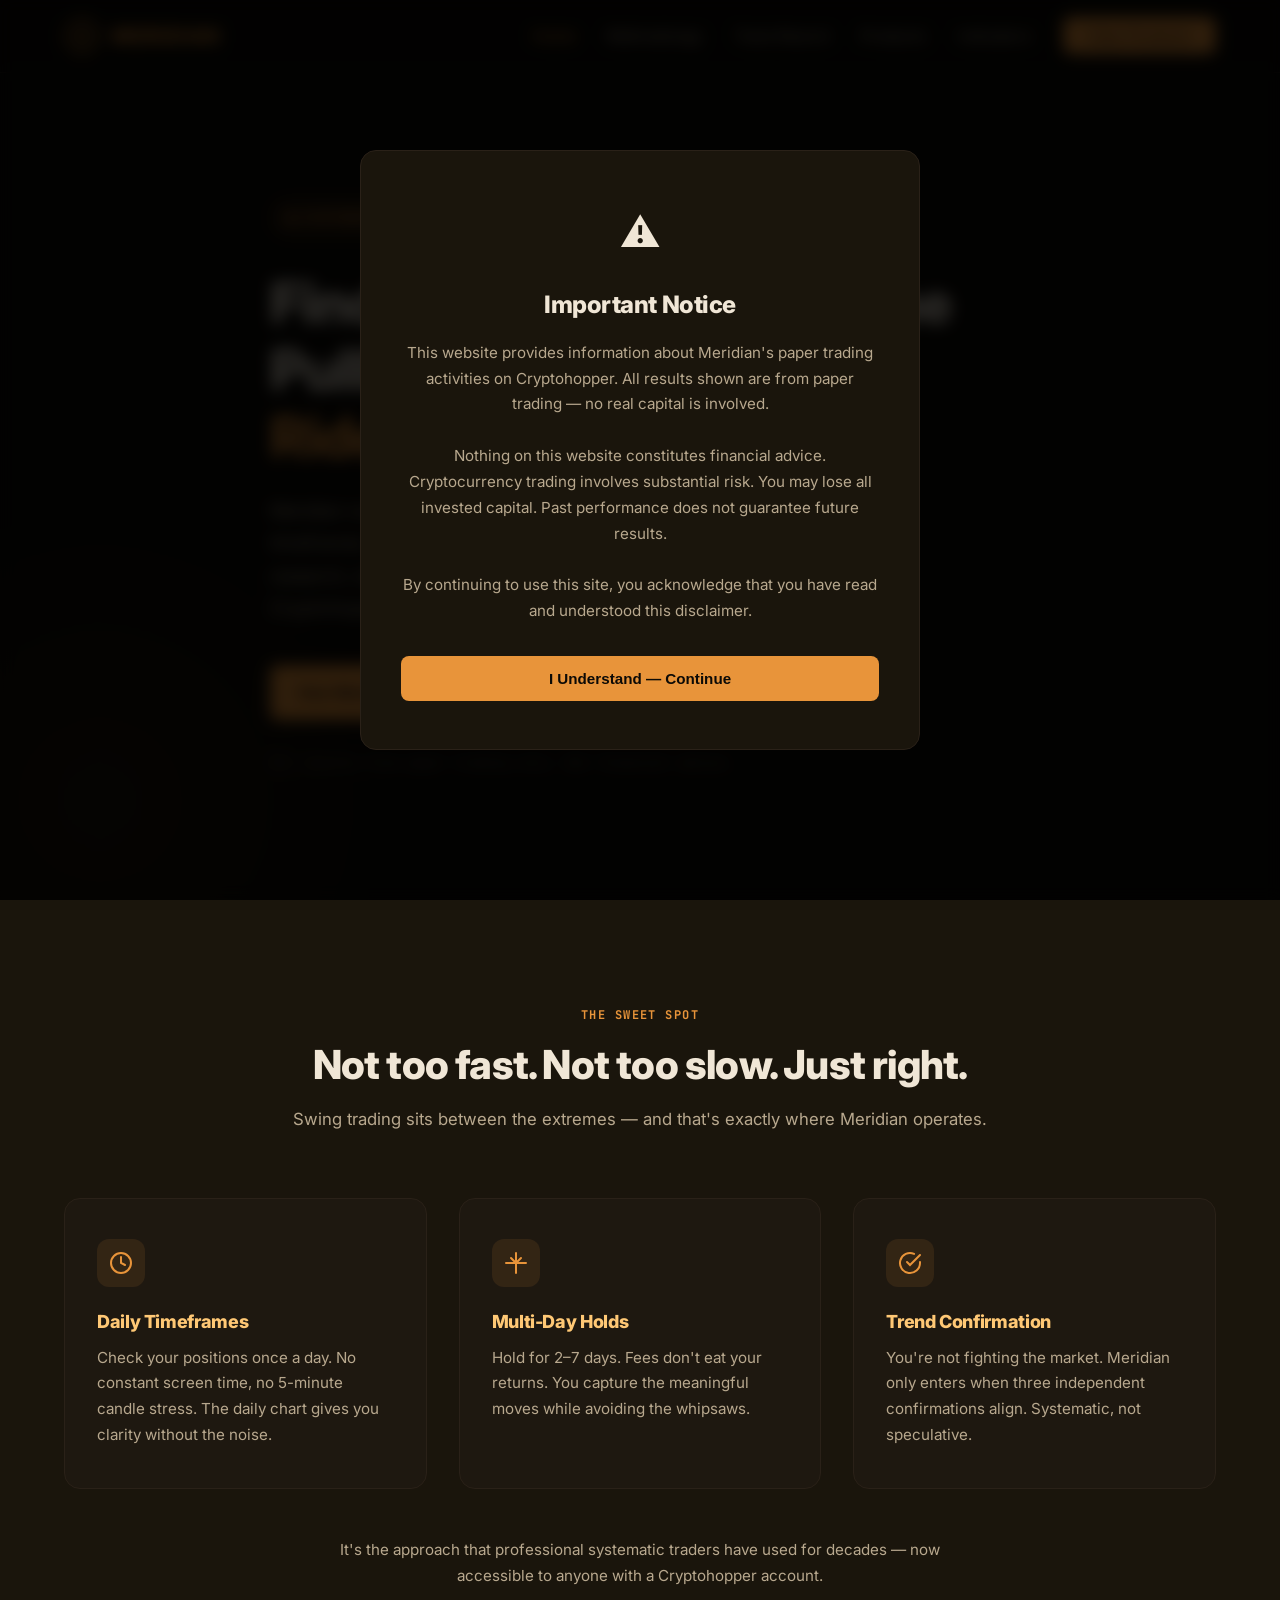
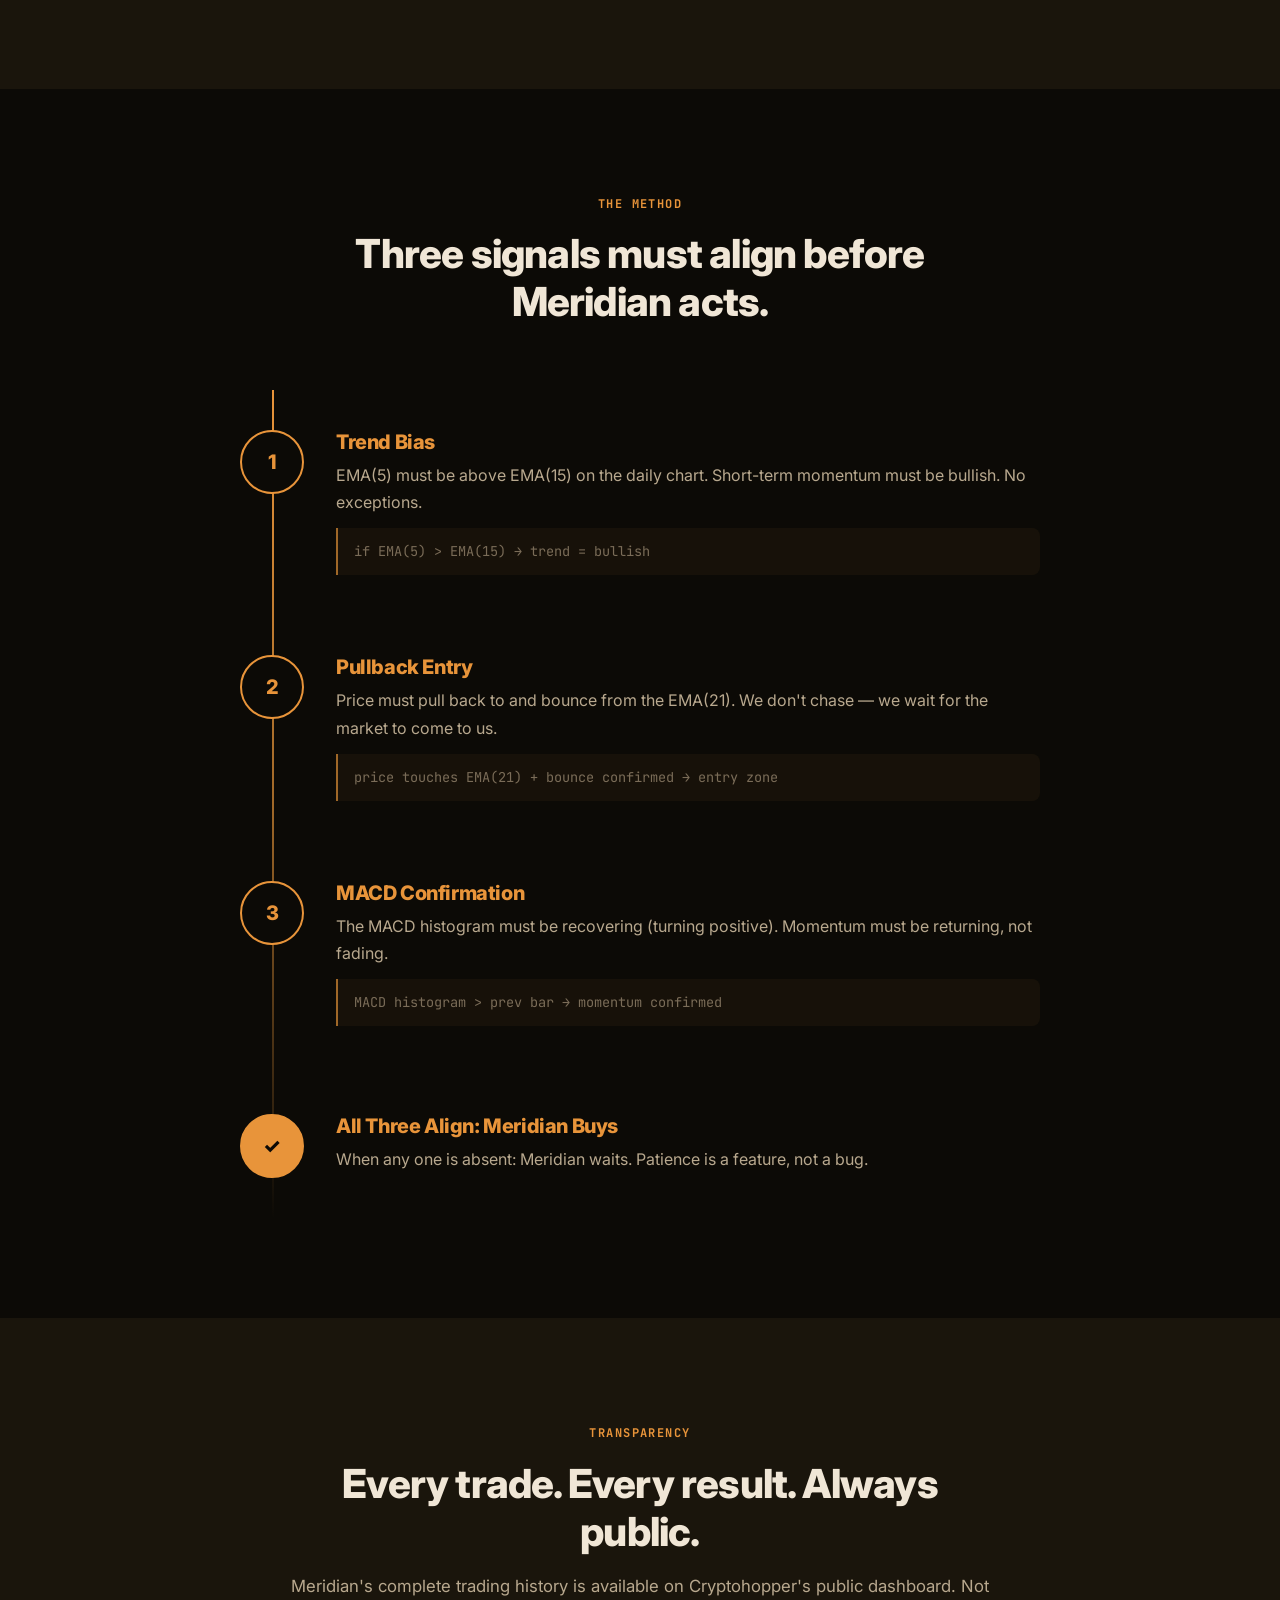
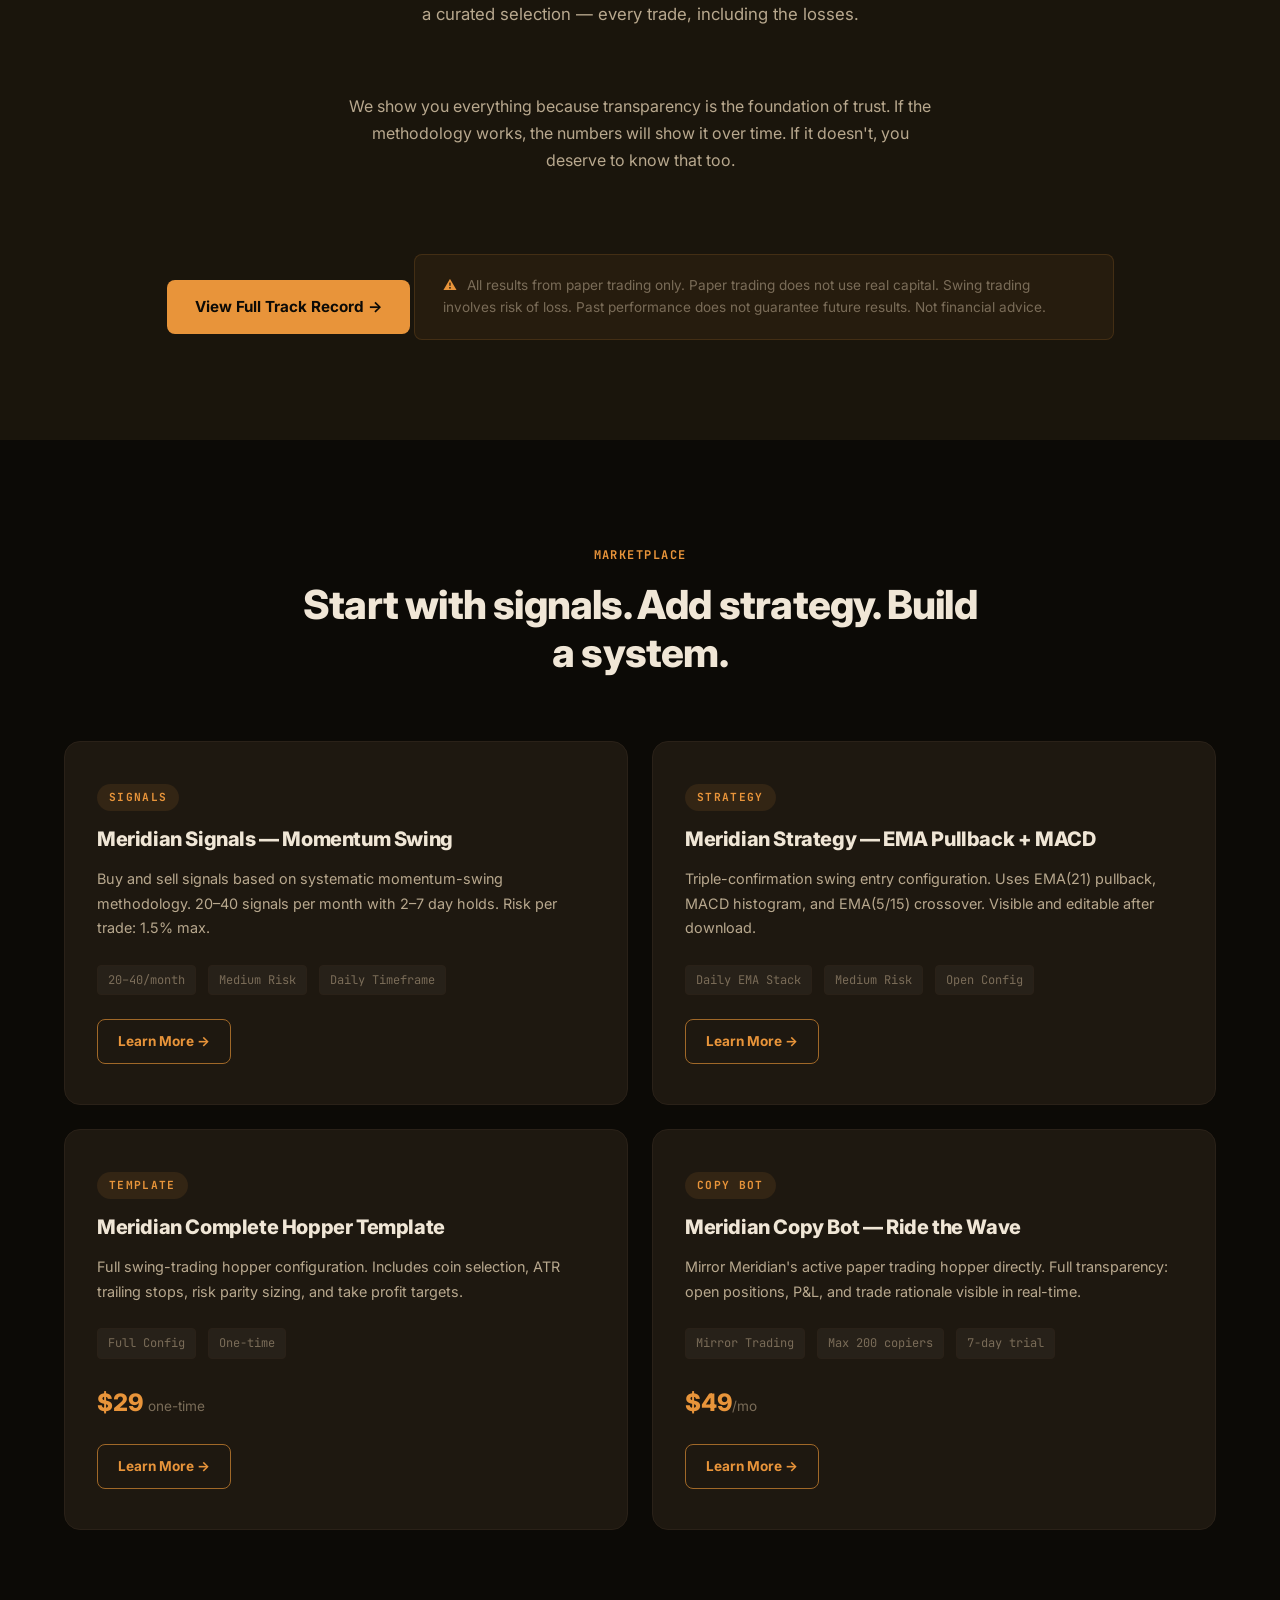
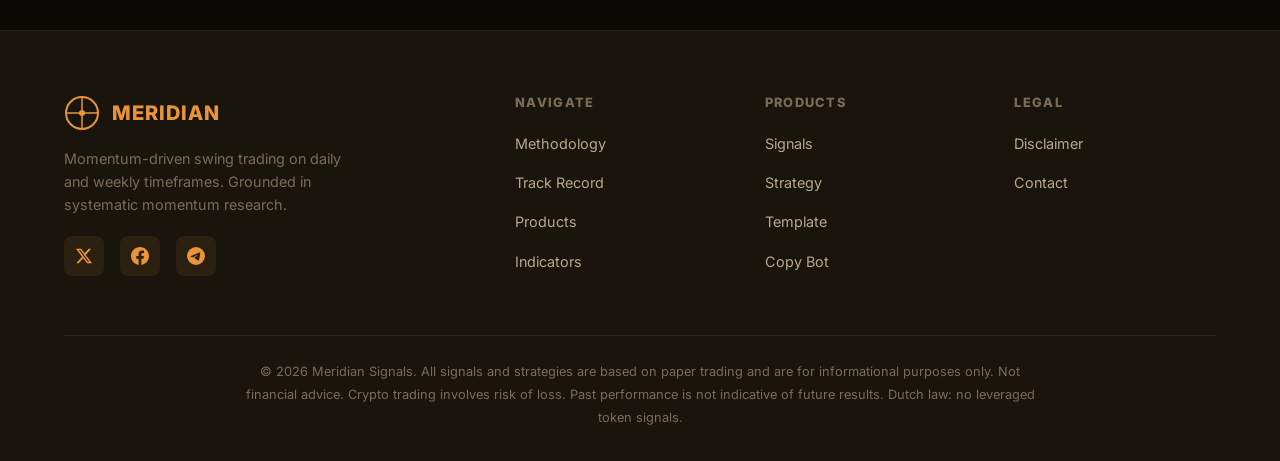
==== index.html @ 7d486e51 "Add Meridian website: homepage, methodology, track record, products, indicators, and disclaimer page" ====
<!DOCTYPE html>
<html lang="en">
<head>
  <meta charset="UTF-8">
  <meta name="viewport" content="width=device-width, initial-scale=1.0">
  <title>Meridian — Momentum Swing Trading</title>
  <meta name="description" content="Systematic momentum swing trading on daily crypto timeframes. 20–40 signals per month. Balanced risk. Grounded in research, not gut feeling.">
  <link rel="preconnect" href="https://fonts.googleapis.com">
  <link rel="preconnect" href="https://fonts.gstatic.com" crossorigin>
  <link href="https://fonts.googleapis.com/css2?family=Inter:wght@400;500;600;700;800;900&family=JetBrains+Mono:wght@400;500;700&display=swap" rel="stylesheet">
  <link rel="stylesheet" href="css/style.css">
</head>
<body>

  <!-- Navigation -->
  <nav class="nav">
    <div class="nav__inner">
      <a href="index.html" class="nav__logo">
        <svg viewBox="0 0 36 36" fill="none" xmlns="http://www.w3.org/2000/svg">
          <circle cx="18" cy="18" r="16" stroke="#e8943a" stroke-width="2"/>
          <line x1="18" y1="2" x2="18" y2="34" stroke="#e8943a" stroke-width="1.5"/>
          <line x1="2" y1="18" x2="34" y2="18" stroke="#e8943a" stroke-width="1.5"/>
          <circle cx="18" cy="18" r="3" fill="#e8943a"/>
        </svg>
        Meridian
      </a>
      <ul class="nav__links">
        <li><a href="index.html">Home</a></li>
        <li><a href="pages/methodology.html">Methodology</a></li>
        <li><a href="pages/track-record.html">Track Record</a></li>
        <li><a href="pages/products.html">Products</a></li>
        <li><a href="pages/indicators.html">Indicators</a></li>
        <li><a href="pages/products.html" class="nav__cta">View Products</a></li>
      </ul>
      <button class="nav__toggle" aria-label="Toggle menu">
        <span></span><span></span><span></span>
      </button>
    </div>
  </nav>

  <!-- Hero -->
  <section class="hero">
    <div class="container">
      <div class="hero__content">
        <div class="hero__badge">Systematic Swing Trading</div>
        <h1>
          Find the Trend. Wait for the Pullback.<br>
          <span class="highlight">Ride the Next Leg.</span>
        </h1>
        <p class="hero__sub">
          Meridian runs systematic momentum swing trading on daily crypto timeframes.
          20–40 signals per month. Balanced risk. Grounded in research, not gut feeling.
          Verified paper trading track record on Cryptohopper.
        </p>
        <div class="hero__actions">
          <a href="pages/methodology.html" class="btn btn--primary">How Meridian Works &rarr;</a>
          <a href="pages/products.html" class="btn btn--secondary">View Marketplace Products</a>
        </div>
        <p class="hero__disclaimer">All results from paper trading only. Not financial advice.</p>
      </div>
    </div>
  </section>

  <!-- Why Swing Trading -->
  <section class="section section--dark">
    <div class="container">
      <div class="section-header">
        <span class="section-header__tag">The Sweet Spot</span>
        <h2>Not too fast. Not too slow. Just right.</h2>
        <p>Swing trading sits between the extremes — and that's exactly where Meridian operates.</p>
      </div>
      <div class="swing-grid">
        <div class="swing-card">
          <div class="swing-card__icon">
            <svg width="24" height="24" viewBox="0 0 24 24" fill="none" stroke="currentColor" stroke-width="2" stroke-linecap="round"><circle cx="12" cy="12" r="10"/><polyline points="12 6 12 12 16 14"/></svg>
          </div>
          <h4>Daily Timeframes</h4>
          <p>Check your positions once a day. No constant screen time, no 5-minute candle stress. The daily chart gives you clarity without the noise.</p>
        </div>
        <div class="swing-card">
          <div class="swing-card__icon">
            <svg width="24" height="24" viewBox="0 0 24 24" fill="none" stroke="currentColor" stroke-width="2" stroke-linecap="round"><path d="M12 2v20M2 12h20"/><path d="M17 7l-5 5-5-5"/></svg>
          </div>
          <h4>Multi-Day Holds</h4>
          <p>Hold for 2–7 days. Fees don't eat your returns. You capture the meaningful moves while avoiding the whipsaws.</p>
        </div>
        <div class="swing-card">
          <div class="swing-card__icon">
            <svg width="24" height="24" viewBox="0 0 24 24" fill="none" stroke="currentColor" stroke-width="2" stroke-linecap="round"><path d="M22 11.08V12a10 10 0 1 1-5.93-9.14"/><polyline points="22 4 12 14.01 9 11.01"/></svg>
          </div>
          <h4>Trend Confirmation</h4>
          <p>You're not fighting the market. Meridian only enters when three independent confirmations align. Systematic, not speculative.</p>
        </div>
      </div>
      <div style="text-align: center; margin-top: 48px;">
        <p class="text-muted" style="max-width: 600px; margin: 0 auto; font-size: 0.95rem;">
          It's the approach that professional systematic traders have used for decades —
          now accessible to anyone with a Cryptohopper account.
        </p>
      </div>
    </div>
  </section>

  <!-- Triple Confirmation -->
  <section class="section">
    <div class="container">
      <div class="section-header">
        <span class="section-header__tag">The Method</span>
        <h2>Three signals must align before Meridian acts.</h2>
      </div>
      <div class="steps">
        <div class="step">
          <div class="step__number">1</div>
          <div class="step__content">
            <h3>Trend Bias</h3>
            <p>EMA(5) must be above EMA(15) on the daily chart. Short-term momentum must be bullish. No exceptions.</p>
            <div class="step__detail">if EMA(5) &gt; EMA(15) → trend = bullish</div>
          </div>
        </div>
        <div class="step">
          <div class="step__number">2</div>
          <div class="step__content">
            <h3>Pullback Entry</h3>
            <p>Price must pull back to and bounce from the EMA(21). We don't chase — we wait for the market to come to us.</p>
            <div class="step__detail">price touches EMA(21) + bounce confirmed → entry zone</div>
          </div>
        </div>
        <div class="step">
          <div class="step__number">3</div>
          <div class="step__content">
            <h3>MACD Confirmation</h3>
            <p>The MACD histogram must be recovering (turning positive). Momentum must be returning, not fading.</p>
            <div class="step__detail">MACD histogram &gt; prev bar → momentum confirmed</div>
          </div>
        </div>
        <div class="step step--result">
          <div class="step__number">&check;</div>
          <div class="step__content">
            <h3>All Three Align: Meridian Buys</h3>
            <p>When any one is absent: Meridian waits. Patience is a feature, not a bug.</p>
          </div>
        </div>
      </div>
    </div>
  </section>

  <!-- Track Record -->
  <section class="section section--dark">
    <div class="container">
      <div class="track-record">
        <div class="section-header">
          <span class="section-header__tag">Transparency</span>
          <h2>Every trade. Every result. Always public.</h2>
          <p>
            Meridian's complete trading history is available on Cryptohopper's public dashboard.
            Not a curated selection — every trade, including the losses.
          </p>
        </div>
        <p class="text-muted" style="max-width: 600px; margin: 0 auto 40px; font-size: 1rem;">
          We show you everything because transparency is the foundation of trust.
          If the methodology works, the numbers will show it over time.
          If it doesn't, you deserve to know that too.
        </p>
        <a href="pages/track-record.html" class="btn btn--primary">View Full Track Record &rarr;</a>
        <div class="disclaimer-block" style="margin-top: 40px;">
          <p>
            <span class="disclaimer-icon">&#9888;</span>
            All results from paper trading only. Paper trading does not use real capital.
            Swing trading involves risk of loss. Past performance does not guarantee future
            results. Not financial advice.
          </p>
        </div>
      </div>
    </div>
  </section>

  <!-- Products -->
  <section class="section">
    <div class="container">
      <div class="section-header">
        <span class="section-header__tag">Marketplace</span>
        <h2>Start with signals. Add strategy. Build a system.</h2>
      </div>
      <div class="products-grid">
        <div class="product-card">
          <span class="product-card__type">Signals</span>
          <h3>Meridian Signals — Momentum Swing</h3>
          <p>Buy and sell signals based on systematic momentum-swing methodology. 20–40 signals per month with 2–7 day holds. Risk per trade: 1.5% max.</p>
          <div class="product-card__meta">
            <span class="product-card__tag">20–40/month</span>
            <span class="product-card__tag">Medium Risk</span>
            <span class="product-card__tag">Daily Timeframe</span>
          </div>
          <a href="pages/products.html" class="btn btn--secondary btn--small">Learn More &rarr;</a>
        </div>
        <div class="product-card">
          <span class="product-card__type">Strategy</span>
          <h3>Meridian Strategy — EMA Pullback + MACD</h3>
          <p>Triple-confirmation swing entry configuration. Uses EMA(21) pullback, MACD histogram, and EMA(5/15) crossover. Visible and editable after download.</p>
          <div class="product-card__meta">
            <span class="product-card__tag">Daily EMA Stack</span>
            <span class="product-card__tag">Medium Risk</span>
            <span class="product-card__tag">Open Config</span>
          </div>
          <a href="pages/products.html" class="btn btn--secondary btn--small">Learn More &rarr;</a>
        </div>
        <div class="product-card">
          <span class="product-card__type">Template</span>
          <h3>Meridian Complete Hopper Template</h3>
          <p>Full swing-trading hopper configuration. Includes coin selection, ATR trailing stops, risk parity sizing, and take profit targets.</p>
          <div class="product-card__meta">
            <span class="product-card__tag">Full Config</span>
            <span class="product-card__tag">One-time</span>
          </div>
          <div class="product-card__price">$29 <span>one-time</span></div>
          <a href="pages/products.html" class="btn btn--secondary btn--small">Learn More &rarr;</a>
        </div>
        <div class="product-card">
          <span class="product-card__type">Copy Bot</span>
          <h3>Meridian Copy Bot — Ride the Wave</h3>
          <p>Mirror Meridian's active paper trading hopper directly. Full transparency: open positions, P&amp;L, and trade rationale visible in real-time.</p>
          <div class="product-card__meta">
            <span class="product-card__tag">Mirror Trading</span>
            <span class="product-card__tag">Max 200 copiers</span>
            <span class="product-card__tag">7-day trial</span>
          </div>
          <div class="product-card__price">$49<span>/mo</span></div>
          <a href="pages/products.html" class="btn btn--secondary btn--small">Learn More &rarr;</a>
        </div>
      </div>
    </div>
  </section>

  <!-- Footer -->
  <footer class="footer">
    <div class="container">
      <div class="footer__grid">
        <div class="footer__brand">
          <a href="index.html" class="nav__logo">
            <svg viewBox="0 0 36 36" fill="none" xmlns="http://www.w3.org/2000/svg" width="36" height="36">
              <circle cx="18" cy="18" r="16" stroke="#e8943a" stroke-width="2"/>
              <line x1="18" y1="2" x2="18" y2="34" stroke="#e8943a" stroke-width="1.5"/>
              <line x1="2" y1="18" x2="34" y2="18" stroke="#e8943a" stroke-width="1.5"/>
              <circle cx="18" cy="18" r="3" fill="#e8943a"/>
            </svg>
            Meridian
          </a>
          <p>Momentum-driven swing trading on daily and weekly timeframes. Grounded in systematic momentum research.</p>
          <div class="footer__social">
            <a href="https://twitter.com/MeridianSwing" aria-label="Twitter" target="_blank" rel="noopener">
              <svg width="18" height="18" viewBox="0 0 24 24" fill="currentColor"><path d="M18.244 2.25h3.308l-7.227 8.26 8.502 11.24H16.17l-5.214-6.817L4.99 21.75H1.68l7.73-8.835L1.254 2.25H8.08l4.713 6.231zm-1.161 17.52h1.833L7.084 4.126H5.117z"/></svg>
            </a>
            <a href="https://facebook.com/MeridianSwingBot" aria-label="Facebook" target="_blank" rel="noopener">
              <svg width="18" height="18" viewBox="0 0 24 24" fill="currentColor"><path d="M24 12.073c0-6.627-5.373-12-12-12s-12 5.373-12 12c0 5.99 4.388 10.954 10.125 11.854v-8.385H7.078v-3.47h3.047V9.43c0-3.007 1.792-4.669 4.533-4.669 1.312 0 2.686.235 2.686.235v2.953H15.83c-1.491 0-1.956.925-1.956 1.874v2.25h3.328l-.532 3.47h-2.796v8.385C19.612 23.027 24 18.062 24 12.073z"/></svg>
            </a>
            <a href="https://t.me/MeridianSignals" aria-label="Telegram" target="_blank" rel="noopener">
              <svg width="18" height="18" viewBox="0 0 24 24" fill="currentColor"><path d="M11.944 0A12 12 0 0 0 0 12a12 12 0 0 0 12 12 12 12 0 0 0 12-12A12 12 0 0 0 12 0a12 12 0 0 0-.056 0zm4.962 7.224c.1-.002.321.023.465.14a.506.506 0 0 1 .171.325c.016.093.036.306.02.472-.18 1.898-.962 6.502-1.36 8.627-.168.9-.499 1.201-.82 1.23-.696.065-1.225-.46-1.9-.902-1.056-.693-1.653-1.124-2.678-1.8-1.185-.78-.417-1.21.258-1.91.177-.184 3.247-2.977 3.307-3.23.007-.032.014-.15-.056-.212s-.174-.041-.249-.024c-.106.024-1.793 1.14-5.061 3.345-.479.33-.913.49-1.302.48-.428-.008-1.252-.241-1.865-.44-.752-.245-1.349-.374-1.297-.789.027-.216.325-.437.893-.663 3.498-1.524 5.83-2.529 6.998-3.014 3.332-1.386 4.025-1.627 4.476-1.635z"/></svg>
            </a>
          </div>
        </div>
        <div class="footer__col">
          <h4>Navigate</h4>
          <ul>
            <li><a href="pages/methodology.html">Methodology</a></li>
            <li><a href="pages/track-record.html">Track Record</a></li>
            <li><a href="pages/products.html">Products</a></li>
            <li><a href="pages/indicators.html">Indicators</a></li>
          </ul>
        </div>
        <div class="footer__col">
          <h4>Products</h4>
          <ul>
            <li><a href="pages/products.html#signals">Signals</a></li>
            <li><a href="pages/products.html#strategy">Strategy</a></li>
            <li><a href="pages/products.html#template">Template</a></li>
            <li><a href="pages/products.html#copybot">Copy Bot</a></li>
          </ul>
        </div>
        <div class="footer__col">
          <h4>Legal</h4>
          <ul>
            <li><a href="pages/disclaimer.html">Disclaimer</a></li>
            <li><a href="mailto:support@meridian-signals.io">Contact</a></li>
          </ul>
        </div>
      </div>
      <div class="footer__bottom">
        <p class="footer__legal">
          &copy; 2026 Meridian Signals. All signals and strategies are based on paper trading
          and are for informational purposes only. Not financial advice. Crypto trading
          involves risk of loss. Past performance is not indicative of future results.
          Dutch law: no leveraged token signals.
        </p>
      </div>
    </div>
  </footer>

  <!-- Disclaimer Modal -->
  <div class="modal-overlay" id="disclaimerModal">
    <div class="modal">
      <div class="modal__icon">&#9888;</div>
      <h2>Important Notice</h2>
      <p>
        This website provides information about Meridian's paper trading activities
        on Cryptohopper. All results shown are from paper trading — no real capital
        is involved.<br><br>
        Nothing on this website constitutes financial advice. Cryptocurrency trading
        involves substantial risk. You may lose all invested capital. Past performance
        does not guarantee future results.<br><br>
        By continuing to use this site, you acknowledge that you have read and
        understood this disclaimer.
      </p>
      <button class="btn btn--primary" id="acceptDisclaimer">I Understand — Continue</button>
    </div>
  </div>

  <!-- Cookie Banner -->
  <div class="cookie-banner" id="cookieBanner">
    <p>We use analytics cookies to improve your experience. We do not sell your data.</p>
    <div class="cookie-banner__actions">
      <button class="btn btn--primary btn--small" id="acceptCookies">Accept</button>
      <button class="btn btn--secondary btn--small" id="manageCookies">Manage Preferences</button>
    </div>
  </div>

  <script src="js/main.js"></script>
</body>
</html>
---- css/style.css ----
/* ══════════════════════════════════════════
   MERIDIAN — Global Styles
   Tone: Balanced · Pragmatic · Warm · Grounded
   ══════════════════════════════════════════ */

/* --- Reset & Base --- */
*, *::before, *::after {
  margin: 0;
  padding: 0;
  box-sizing: border-box;
}

:root {
  --bg-primary: #0c0a06;
  --bg-secondary: #1a150c;
  --bg-card: #1e1810;
  --bg-card-hover: #2a2118;
  --orange: #e8943a;
  --orange-light: #ffc875;
  --orange-muted: #a06828;
  --orange-dim: #7a5020;
  --text-primary: #f0e6d6;
  --text-secondary: #b8a88e;
  --text-muted: #7a6c58;
  --green-accent: #4caf50;
  --red-accent: #e05555;
  --border: #2a2118;
  --font-sans: 'Inter', -apple-system, BlinkMacSystemFont, 'Segoe UI', sans-serif;
  --font-mono: 'JetBrains Mono', 'Fira Code', 'SF Mono', monospace;
  --max-width: 1200px;
  --radius: 8px;
  --radius-lg: 16px;
}

html {
  scroll-behavior: smooth;
  font-size: 16px;
}

body {
  font-family: var(--font-sans);
  background-color: var(--bg-primary);
  color: var(--text-primary);
  line-height: 1.7;
  -webkit-font-smoothing: antialiased;
  overflow-x: hidden;
}

a {
  color: var(--orange);
  text-decoration: none;
  transition: color 0.2s ease;
}
a:hover {
  color: var(--orange-light);
}

img {
  max-width: 100%;
  height: auto;
}

/* --- Typography --- */
h1, h2, h3, h4 {
  font-weight: 800;
  line-height: 1.2;
  letter-spacing: -0.02em;
  color: var(--text-primary);
}

h1 { font-size: clamp(2rem, 5vw, 3.5rem); }
h2 { font-size: clamp(1.5rem, 3.5vw, 2.5rem); }
h3 { font-size: clamp(1.2rem, 2.5vw, 1.75rem); }
h4 { font-size: 1.125rem; }

.text-orange { color: var(--orange); }
.text-muted { color: var(--text-secondary); }
.text-dim { color: var(--text-muted); }
.font-mono { font-family: var(--font-mono); }

/* --- Layout --- */
.container {
  max-width: var(--max-width);
  margin: 0 auto;
  padding: 0 24px;
}

.section {
  padding: 100px 0;
}

.section--dark {
  background-color: var(--bg-secondary);
}

/* --- Navigation --- */
.nav {
  position: fixed;
  top: 0;
  left: 0;
  right: 0;
  z-index: 1000;
  background: rgba(12, 10, 6, 0.92);
  backdrop-filter: blur(20px);
  border-bottom: 1px solid var(--border);
  transition: background 0.3s ease;
}

.nav__inner {
  display: flex;
  align-items: center;
  justify-content: space-between;
  max-width: var(--max-width);
  margin: 0 auto;
  padding: 0 24px;
  height: 72px;
}

.nav__logo {
  display: flex;
  align-items: center;
  gap: 12px;
  font-weight: 800;
  font-size: 1.25rem;
  color: var(--orange);
  letter-spacing: 0.05em;
  text-transform: uppercase;
}

.nav__logo svg {
  width: 36px;
  height: 36px;
}

.nav__links {
  display: flex;
  align-items: center;
  gap: 32px;
  list-style: none;
}

.nav__links a {
  color: var(--text-secondary);
  font-size: 0.9rem;
  font-weight: 500;
  letter-spacing: 0.02em;
  transition: color 0.2s ease;
}

.nav__links a:hover,
.nav__links a.active {
  color: var(--orange);
}

.nav__cta {
  background: var(--orange);
  color: var(--bg-primary) !important;
  padding: 10px 24px;
  border-radius: var(--radius);
  font-weight: 700;
  font-size: 0.875rem;
  transition: background 0.2s ease, transform 0.2s ease;
}
.nav__cta:hover {
  background: var(--orange-light);
  color: var(--bg-primary) !important;
  transform: translateY(-1px);
}

/* Mobile menu toggle */
.nav__toggle {
  display: none;
  background: none;
  border: none;
  cursor: pointer;
  padding: 8px;
}

.nav__toggle span {
  display: block;
  width: 24px;
  height: 2px;
  background: var(--text-primary);
  margin: 6px 0;
  transition: all 0.3s ease;
}

/* --- Hero --- */
.hero {
  min-height: 100vh;
  display: flex;
  align-items: center;
  position: relative;
  overflow: hidden;
  padding-top: 72px;
}

.hero::before {
  content: '';
  position: absolute;
  bottom: -200px;
  left: -200px;
  width: 600px;
  height: 600px;
  background: radial-gradient(circle, rgba(232, 148, 58, 0.08) 0%, transparent 70%);
  pointer-events: none;
}

.hero__content {
  max-width: 740px;
}

.hero__badge {
  display: inline-flex;
  align-items: center;
  gap: 8px;
  background: rgba(232, 148, 58, 0.1);
  border: 1px solid rgba(232, 148, 58, 0.2);
  padding: 8px 16px;
  border-radius: 100px;
  font-size: 0.8rem;
  font-weight: 600;
  color: var(--orange);
  letter-spacing: 0.05em;
  text-transform: uppercase;
  margin-bottom: 32px;
}

.hero__badge::before {
  content: '';
  width: 8px;
  height: 8px;
  background: var(--orange);
  border-radius: 50%;
  animation: pulse 2s ease-in-out infinite;
}

@keyframes pulse {
  0%, 100% { opacity: 1; }
  50% { opacity: 0.4; }
}

.hero h1 {
  margin-bottom: 24px;
}

.hero h1 .highlight {
  color: var(--orange);
}

.hero__sub {
  font-size: 1.125rem;
  color: var(--text-secondary);
  max-width: 600px;
  margin-bottom: 40px;
  line-height: 1.8;
}

.hero__actions {
  display: flex;
  gap: 16px;
  flex-wrap: wrap;
  margin-bottom: 32px;
}

.hero__disclaimer {
  font-size: 0.8rem;
  color: var(--text-muted);
  font-family: var(--font-mono);
}

/* --- Buttons --- */
.btn {
  display: inline-flex;
  align-items: center;
  gap: 8px;
  padding: 14px 28px;
  border-radius: var(--radius);
  font-weight: 700;
  font-size: 0.95rem;
  cursor: pointer;
  border: none;
  transition: all 0.2s ease;
}

.btn--primary {
  background: var(--orange);
  color: var(--bg-primary);
}
.btn--primary:hover {
  background: var(--orange-light);
  color: var(--bg-primary);
  transform: translateY(-2px);
  box-shadow: 0 8px 24px rgba(232, 148, 58, 0.25);
}

.btn--secondary {
  background: transparent;
  color: var(--orange);
  border: 1px solid var(--orange-muted);
}
.btn--secondary:hover {
  background: rgba(232, 148, 58, 0.08);
  border-color: var(--orange);
  transform: translateY(-2px);
}

.btn--small {
  padding: 10px 20px;
  font-size: 0.85rem;
}

/* --- Section Headers --- */
.section-header {
  text-align: center;
  max-width: 700px;
  margin: 0 auto 64px;
}

.section-header__tag {
  display: inline-block;
  font-size: 0.75rem;
  font-weight: 700;
  letter-spacing: 0.12em;
  text-transform: uppercase;
  color: var(--orange);
  margin-bottom: 16px;
  font-family: var(--font-mono);
}

.section-header h2 {
  margin-bottom: 16px;
}

.section-header p {
  color: var(--text-secondary);
  font-size: 1.05rem;
}

/* --- Why Swing Trading --- */
.swing-grid {
  display: grid;
  grid-template-columns: repeat(3, 1fr);
  gap: 32px;
  margin-top: 48px;
}

.swing-card {
  background: var(--bg-card);
  border: 1px solid var(--border);
  border-radius: var(--radius-lg);
  padding: 40px 32px;
  transition: all 0.3s ease;
}

.swing-card:hover {
  border-color: var(--orange-muted);
  transform: translateY(-4px);
  box-shadow: 0 16px 48px rgba(0, 0, 0, 0.3);
}

.swing-card__icon {
  width: 48px;
  height: 48px;
  background: rgba(232, 148, 58, 0.1);
  border-radius: 12px;
  display: flex;
  align-items: center;
  justify-content: center;
  margin-bottom: 24px;
  color: var(--orange);
  font-size: 1.5rem;
}

.swing-card h4 {
  margin-bottom: 12px;
  color: var(--orange-light);
}

.swing-card p {
  color: var(--text-secondary);
  font-size: 0.95rem;
}

/* --- Triple Confirmation --- */
.steps {
  display: flex;
  flex-direction: column;
  gap: 0;
  position: relative;
  max-width: 800px;
  margin: 0 auto;
}

.steps::before {
  content: '';
  position: absolute;
  left: 32px;
  top: 0;
  bottom: 0;
  width: 2px;
  background: linear-gradient(to bottom, var(--orange), var(--orange-muted), transparent);
}

.step {
  display: flex;
  gap: 32px;
  padding: 40px 0;
  position: relative;
}

.step__number {
  flex-shrink: 0;
  width: 64px;
  height: 64px;
  background: var(--bg-primary);
  border: 2px solid var(--orange);
  border-radius: 50%;
  display: flex;
  align-items: center;
  justify-content: center;
  font-weight: 800;
  font-size: 1.25rem;
  color: var(--orange);
  z-index: 1;
}

.step__content h3 {
  color: var(--orange);
  margin-bottom: 8px;
  font-size: 1.25rem;
}

.step__content p {
  color: var(--text-secondary);
  font-size: 1rem;
}

.step__content .step__detail {
  margin-top: 12px;
  font-family: var(--font-mono);
  font-size: 0.85rem;
  color: var(--text-muted);
  padding: 12px 16px;
  background: rgba(232, 148, 58, 0.05);
  border-left: 2px solid var(--orange-muted);
  border-radius: 0 var(--radius) var(--radius) 0;
}

.step--result {
  padding-top: 48px;
}

.step--result .step__number {
  background: var(--orange);
  color: var(--bg-primary);
  border-color: var(--orange);
}

/* --- Track Record --- */
.track-record {
  text-align: center;
}

.track-record__stats {
  display: grid;
  grid-template-columns: repeat(4, 1fr);
  gap: 24px;
  margin: 48px 0;
}

.stat-card {
  background: var(--bg-card);
  border: 1px solid var(--border);
  border-radius: var(--radius-lg);
  padding: 32px 24px;
}

.stat-card__value {
  font-size: 2rem;
  font-weight: 800;
  color: var(--orange);
  font-family: var(--font-mono);
}

.stat-card__label {
  font-size: 0.85rem;
  color: var(--text-muted);
  margin-top: 8px;
  text-transform: uppercase;
  letter-spacing: 0.06em;
}

.disclaimer-block {
  background: rgba(232, 148, 58, 0.06);
  border: 1px solid rgba(232, 148, 58, 0.15);
  border-radius: var(--radius);
  padding: 20px 28px;
  margin-top: 40px;
  display: inline-block;
  max-width: 700px;
  text-align: left;
}

.disclaimer-block p {
  font-size: 0.85rem;
  color: var(--text-muted);
  line-height: 1.6;
}

.disclaimer-block .disclaimer-icon {
  color: var(--orange);
  margin-right: 6px;
}

/* --- Products --- */
.products-grid {
  display: grid;
  grid-template-columns: repeat(2, 1fr);
  gap: 24px;
}

.product-card {
  background: var(--bg-card);
  border: 1px solid var(--border);
  border-radius: var(--radius-lg);
  padding: 40px 32px;
  transition: all 0.3s ease;
  position: relative;
  overflow: hidden;
}

.product-card:hover {
  border-color: var(--orange-muted);
  transform: translateY(-4px);
  box-shadow: 0 16px 48px rgba(0, 0, 0, 0.3);
}

.product-card__type {
  font-family: var(--font-mono);
  font-size: 0.7rem;
  font-weight: 700;
  letter-spacing: 0.12em;
  text-transform: uppercase;
  color: var(--orange);
  background: rgba(232, 148, 58, 0.1);
  padding: 4px 12px;
  border-radius: 100px;
  display: inline-block;
  margin-bottom: 16px;
}

.product-card h3 {
  margin-bottom: 16px;
  font-size: 1.25rem;
}

.product-card p {
  color: var(--text-secondary);
  font-size: 0.9rem;
  margin-bottom: 24px;
  line-height: 1.7;
}

.product-card__meta {
  display: flex;
  flex-wrap: wrap;
  gap: 12px;
  margin-bottom: 24px;
}

.product-card__tag {
  font-family: var(--font-mono);
  font-size: 0.75rem;
  color: var(--text-muted);
  background: rgba(255, 255, 255, 0.04);
  padding: 4px 10px;
  border-radius: 4px;
  border: 1px solid var(--border);
}

.product-card__price {
  font-size: 1.5rem;
  font-weight: 800;
  color: var(--orange);
  margin-bottom: 20px;
}

.product-card__price span {
  font-size: 0.85rem;
  font-weight: 400;
  color: var(--text-muted);
}

/* --- Footer --- */
.footer {
  background: var(--bg-secondary);
  border-top: 1px solid var(--border);
  padding: 64px 0 32px;
}

.footer__grid {
  display: grid;
  grid-template-columns: 2fr 1fr 1fr 1fr;
  gap: 48px;
  margin-bottom: 48px;
}

.footer__brand {
  max-width: 300px;
}

.footer__brand p {
  color: var(--text-muted);
  font-size: 0.9rem;
  margin-top: 16px;
  line-height: 1.6;
}

.footer__col h4 {
  font-size: 0.8rem;
  letter-spacing: 0.1em;
  text-transform: uppercase;
  color: var(--text-muted);
  margin-bottom: 20px;
}

.footer__col ul {
  list-style: none;
}

.footer__col ul li {
  margin-bottom: 12px;
}

.footer__col ul a {
  color: var(--text-secondary);
  font-size: 0.9rem;
}

.footer__col ul a:hover {
  color: var(--orange);
}

.footer__social {
  display: flex;
  gap: 16px;
  margin-top: 20px;
}

.footer__social a {
  width: 40px;
  height: 40px;
  border-radius: 8px;
  background: rgba(232, 148, 58, 0.08);
  display: flex;
  align-items: center;
  justify-content: center;
  color: var(--orange);
  transition: all 0.2s ease;
}

.footer__social a:hover {
  background: rgba(232, 148, 58, 0.15);
  transform: translateY(-2px);
}

.footer__bottom {
  border-top: 1px solid var(--border);
  padding-top: 24px;
  text-align: center;
}

.footer__legal {
  font-size: 0.8rem;
  color: var(--text-muted);
  line-height: 1.8;
  max-width: 800px;
  margin: 0 auto;
}

/* --- Disclaimer Modal --- */
.modal-overlay {
  position: fixed;
  inset: 0;
  background: rgba(0, 0, 0, 0.8);
  backdrop-filter: blur(8px);
  z-index: 9999;
  display: flex;
  align-items: center;
  justify-content: center;
  padding: 24px;
  opacity: 0;
  visibility: hidden;
  transition: all 0.3s ease;
}

.modal-overlay.active {
  opacity: 1;
  visibility: visible;
}

.modal {
  background: var(--bg-secondary);
  border: 1px solid var(--border);
  border-radius: var(--radius-lg);
  padding: 48px 40px;
  max-width: 560px;
  width: 100%;
  text-align: center;
  transform: translateY(20px);
  transition: transform 0.3s ease;
}

.modal-overlay.active .modal {
  transform: translateY(0);
}

.modal__icon {
  font-size: 2.5rem;
  margin-bottom: 24px;
}

.modal h2 {
  font-size: 1.5rem;
  margin-bottom: 20px;
}

.modal p {
  color: var(--text-secondary);
  font-size: 0.95rem;
  line-height: 1.7;
  margin-bottom: 32px;
}

.modal .btn {
  width: 100%;
  justify-content: center;
}

/* --- Cookie Banner --- */
.cookie-banner {
  position: fixed;
  bottom: 0;
  left: 0;
  right: 0;
  background: var(--bg-secondary);
  border-top: 1px solid var(--border);
  padding: 16px 24px;
  z-index: 9998;
  display: none;
  align-items: center;
  justify-content: center;
  gap: 24px;
  flex-wrap: wrap;
}

.cookie-banner.active {
  display: flex;
}

.cookie-banner p {
  color: var(--text-secondary);
  font-size: 0.85rem;
}

.cookie-banner__actions {
  display: flex;
  gap: 12px;
}

.cookie-banner .btn--small {
  padding: 8px 16px;
  font-size: 0.8rem;
}

/* --- Page Header --- */
.page-header {
  padding: 140px 0 60px;
  background: var(--bg-secondary);
  border-bottom: 1px solid var(--border);
}

.page-header h1 {
  margin-bottom: 16px;
}

.page-header p {
  color: var(--text-secondary);
  font-size: 1.1rem;
  max-width: 600px;
}

/* --- Content Blocks --- */
.content-block {
  max-width: 800px;
  margin: 0 auto;
}

.content-block h2 {
  margin-bottom: 16px;
  padding-top: 24px;
}

.content-block h3 {
  margin-bottom: 12px;
  color: var(--orange);
  padding-top: 16px;
}

.content-block p {
  color: var(--text-secondary);
  margin-bottom: 20px;
  font-size: 1rem;
}

.content-block ul {
  color: var(--text-secondary);
  padding-left: 20px;
  margin-bottom: 20px;
}

.content-block ul li {
  margin-bottom: 8px;
}

/* --- Indicator Card --- */
.indicator-card {
  background: var(--bg-card);
  border: 1px solid var(--border);
  border-radius: var(--radius-lg);
  padding: 48px 40px;
  margin-bottom: 32px;
}

.indicator-card h3 {
  color: var(--orange);
  margin-bottom: 16px;
  padding-top: 0;
}

.indicator-card p {
  color: var(--text-secondary);
  margin-bottom: 16px;
  line-height: 1.8;
}

.indicator-card .note {
  background: rgba(232, 148, 58, 0.06);
  border-left: 3px solid var(--orange-muted);
  padding: 16px 20px;
  border-radius: 0 var(--radius) var(--radius) 0;
  font-size: 0.9rem;
  color: var(--text-muted);
  margin-top: 20px;
}

/* --- Disclaimer Page --- */
.disclaimer-content {
  max-width: 800px;
  margin: 0 auto;
}

.disclaimer-content h2 {
  font-size: 1.5rem;
  margin-bottom: 16px;
  margin-top: 40px;
  color: var(--orange);
}

.disclaimer-content h2:first-child {
  margin-top: 0;
}

.disclaimer-content p {
  color: var(--text-secondary);
  margin-bottom: 16px;
  line-height: 1.8;
}

.disclaimer-content .contact-box {
  background: var(--bg-card);
  border: 1px solid var(--border);
  border-radius: var(--radius);
  padding: 24px;
  margin-top: 32px;
}

/* --- Track Record Table --- */
.trade-table-wrapper {
  overflow-x: auto;
  margin: 32px 0;
}

.trade-table {
  width: 100%;
  border-collapse: collapse;
  font-size: 0.9rem;
}

.trade-table th {
  text-align: left;
  padding: 12px 16px;
  border-bottom: 2px solid var(--border);
  color: var(--text-muted);
  font-size: 0.75rem;
  text-transform: uppercase;
  letter-spacing: 0.08em;
  font-weight: 700;
}

.trade-table td {
  padding: 12px 16px;
  border-bottom: 1px solid var(--border);
  color: var(--text-secondary);
  font-family: var(--font-mono);
  font-size: 0.85rem;
}

.trade-table tr:hover td {
  background: rgba(232, 148, 58, 0.03);
}

.trade-positive { color: var(--green-accent) !important; }
.trade-negative { color: var(--red-accent) !important; }

/* --- Responsive --- */
@media (max-width: 1024px) {
  .footer__grid {
    grid-template-columns: 1fr 1fr;
    gap: 32px;
  }

  .products-grid {
    grid-template-columns: 1fr;
  }

  .track-record__stats {
    grid-template-columns: repeat(2, 1fr);
  }
}

@media (max-width: 768px) {
  .nav__links {
    position: fixed;
    top: 72px;
    left: 0;
    right: 0;
    background: rgba(12, 10, 6, 0.98);
    backdrop-filter: blur(20px);
    flex-direction: column;
    padding: 32px 24px;
    gap: 24px;
    border-bottom: 1px solid var(--border);
    transform: translateY(-100%);
    opacity: 0;
    transition: all 0.3s ease;
    pointer-events: none;
  }

  .nav__links.open {
    transform: translateY(0);
    opacity: 1;
    pointer-events: all;
  }

  .nav__toggle {
    display: block;
  }

  .nav__toggle.active span:nth-child(1) {
    transform: rotate(45deg) translate(6px, 6px);
  }
  .nav__toggle.active span:nth-child(2) {
    opacity: 0;
  }
  .nav__toggle.active span:nth-child(3) {
    transform: rotate(-45deg) translate(6px, -6px);
  }

  .section {
    padding: 64px 0;
  }

  .hero {
    min-height: auto;
    padding-top: 120px;
    padding-bottom: 64px;
  }

  .swing-grid {
    grid-template-columns: 1fr;
  }

  .steps::before {
    left: 20px;
  }

  .step__number {
    width: 40px;
    height: 40px;
    font-size: 1rem;
  }

  .step {
    gap: 20px;
    padding: 24px 0;
  }

  .footer__grid {
    grid-template-columns: 1fr;
    gap: 32px;
  }

  .hero__actions {
    flex-direction: column;
  }

  .hero__actions .btn {
    justify-content: center;
  }

  .track-record__stats {
    grid-template-columns: 1fr 1fr;
  }

  .modal {
    padding: 32px 24px;
  }
}

@media (max-width: 480px) {
  .track-record__stats {
    grid-template-columns: 1fr;
  }
}
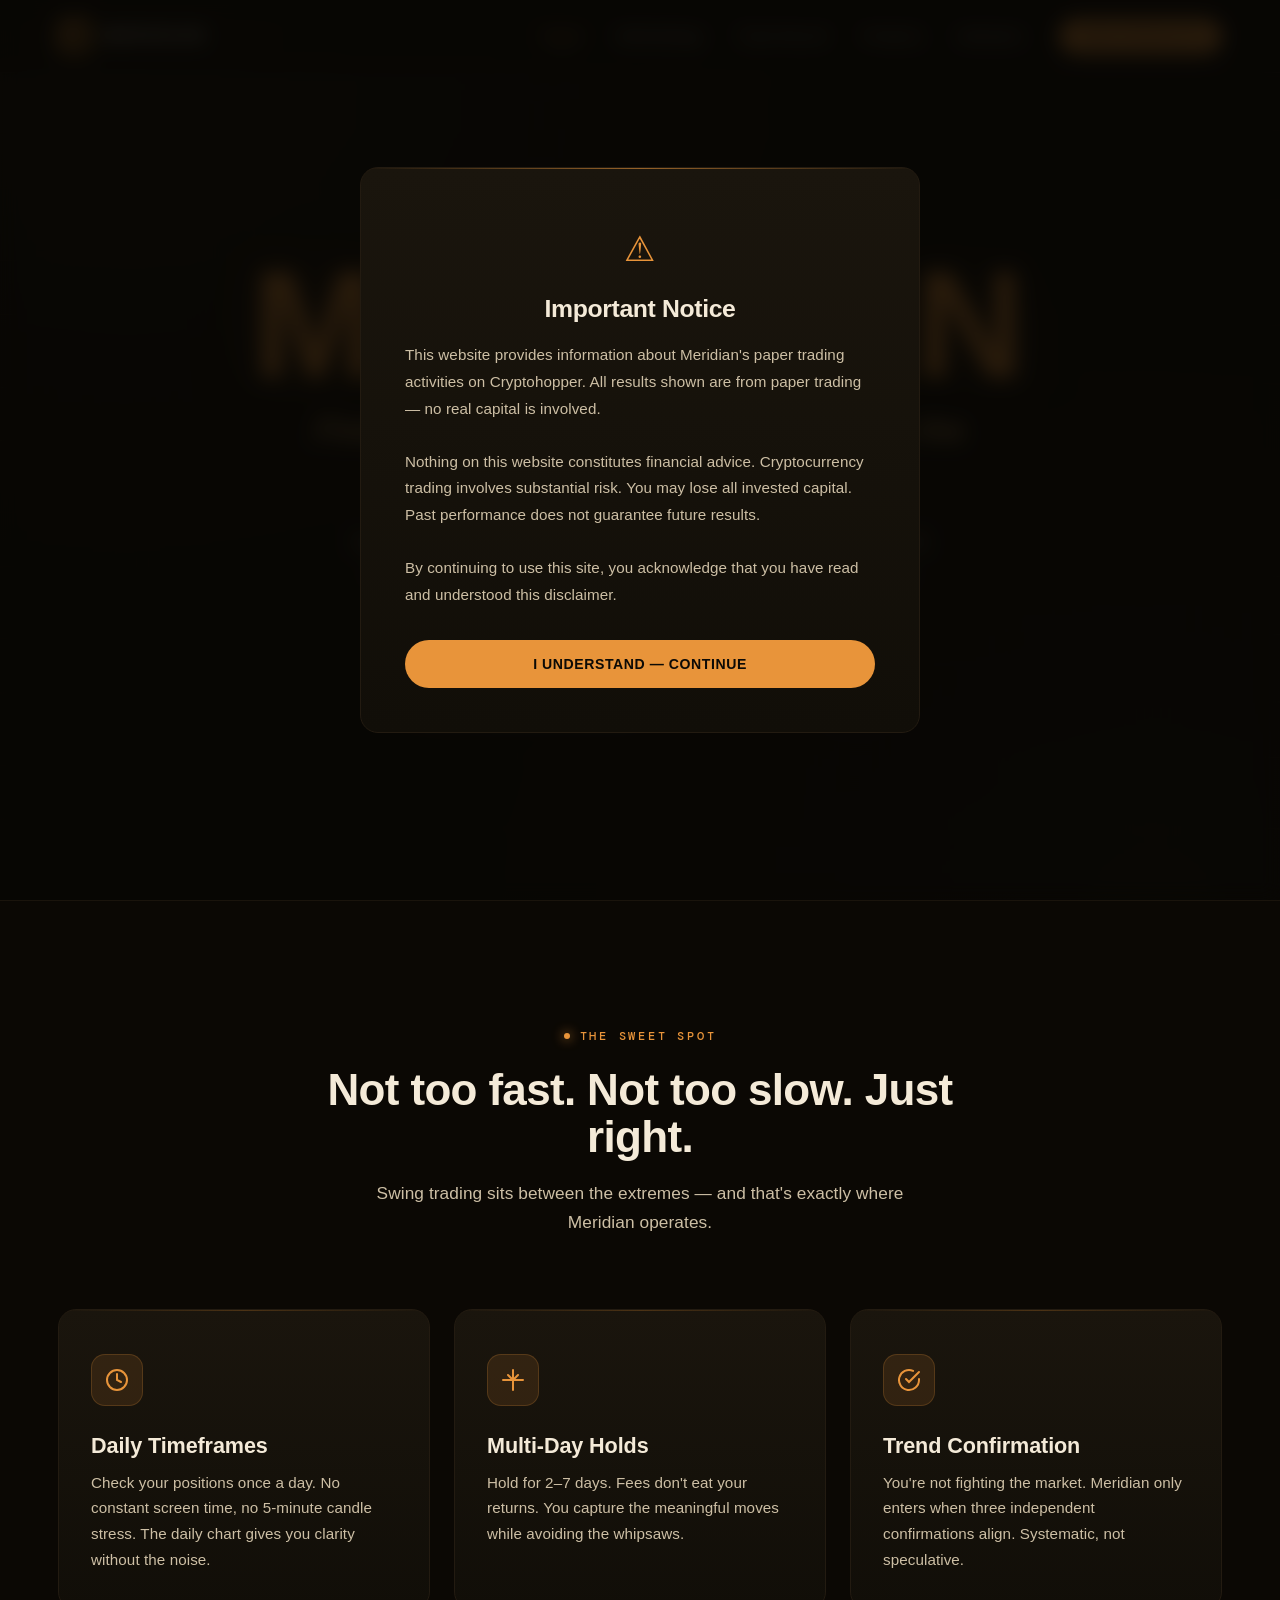
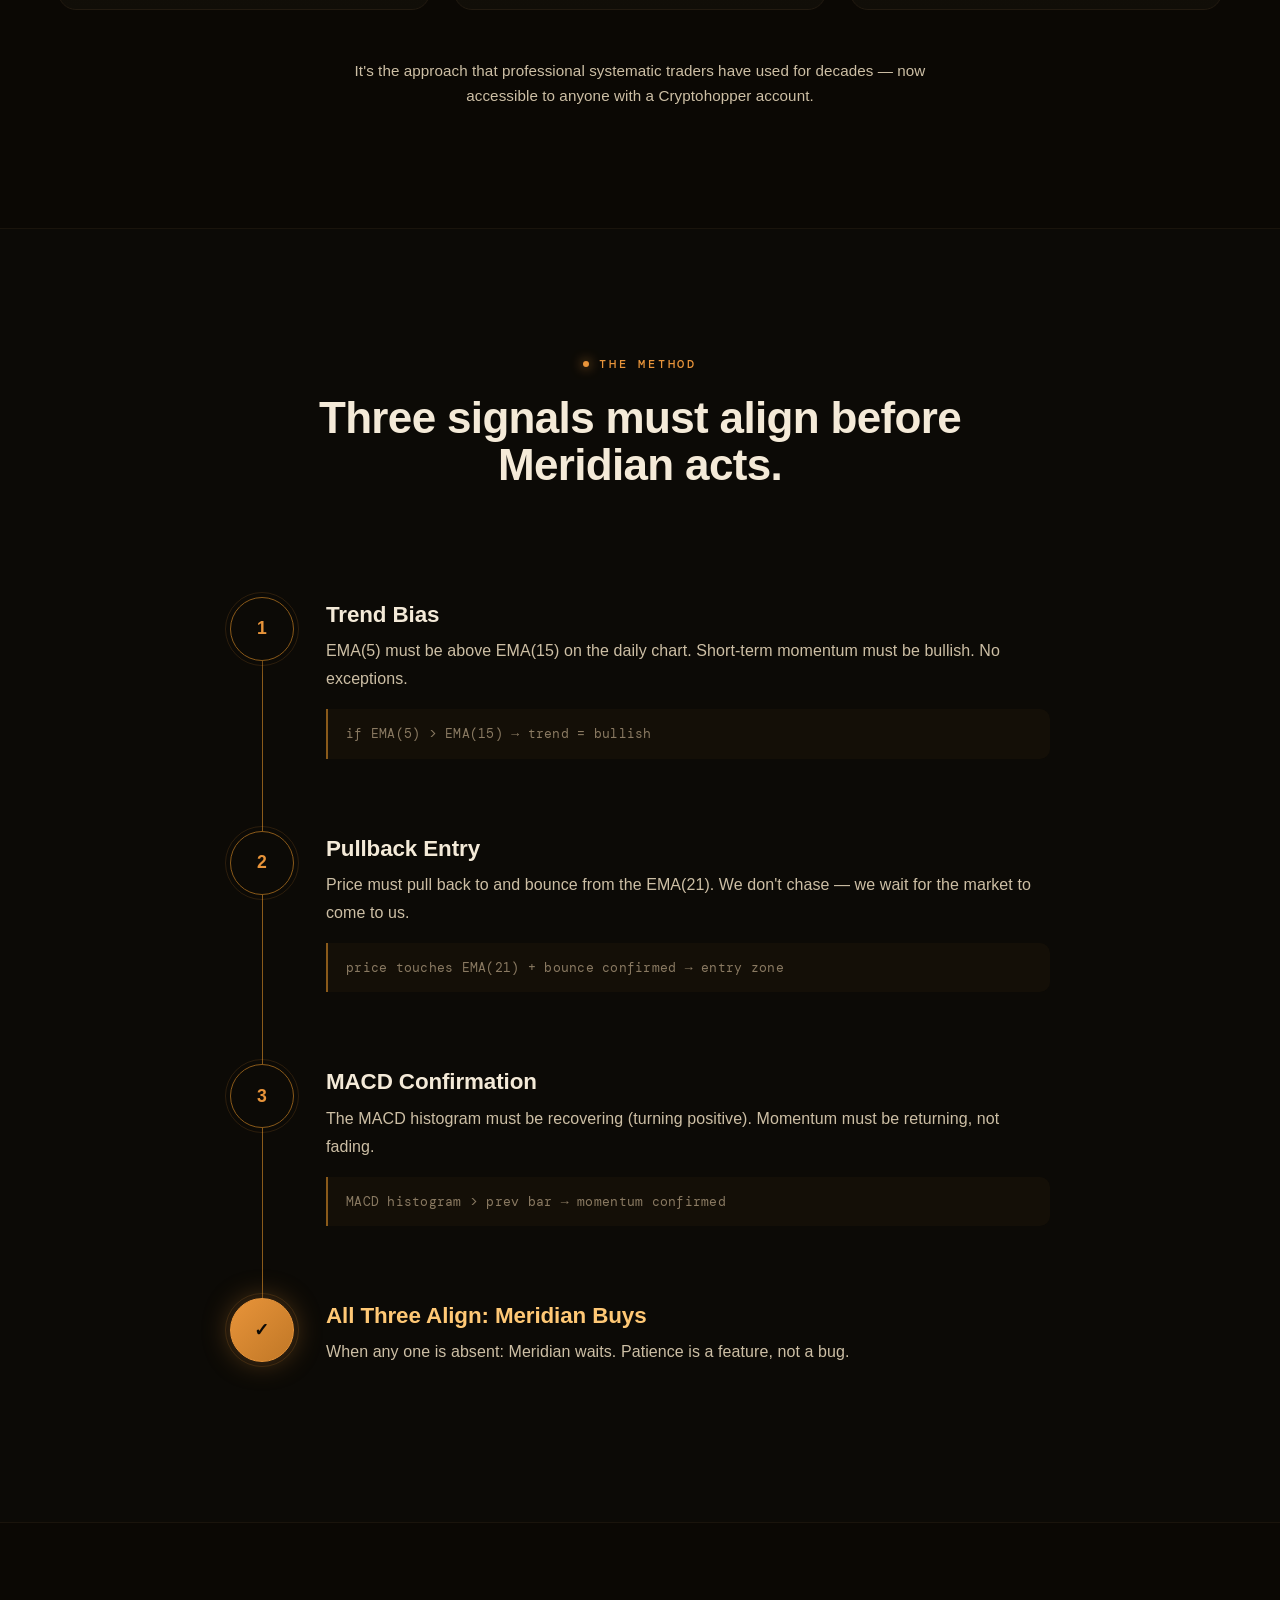
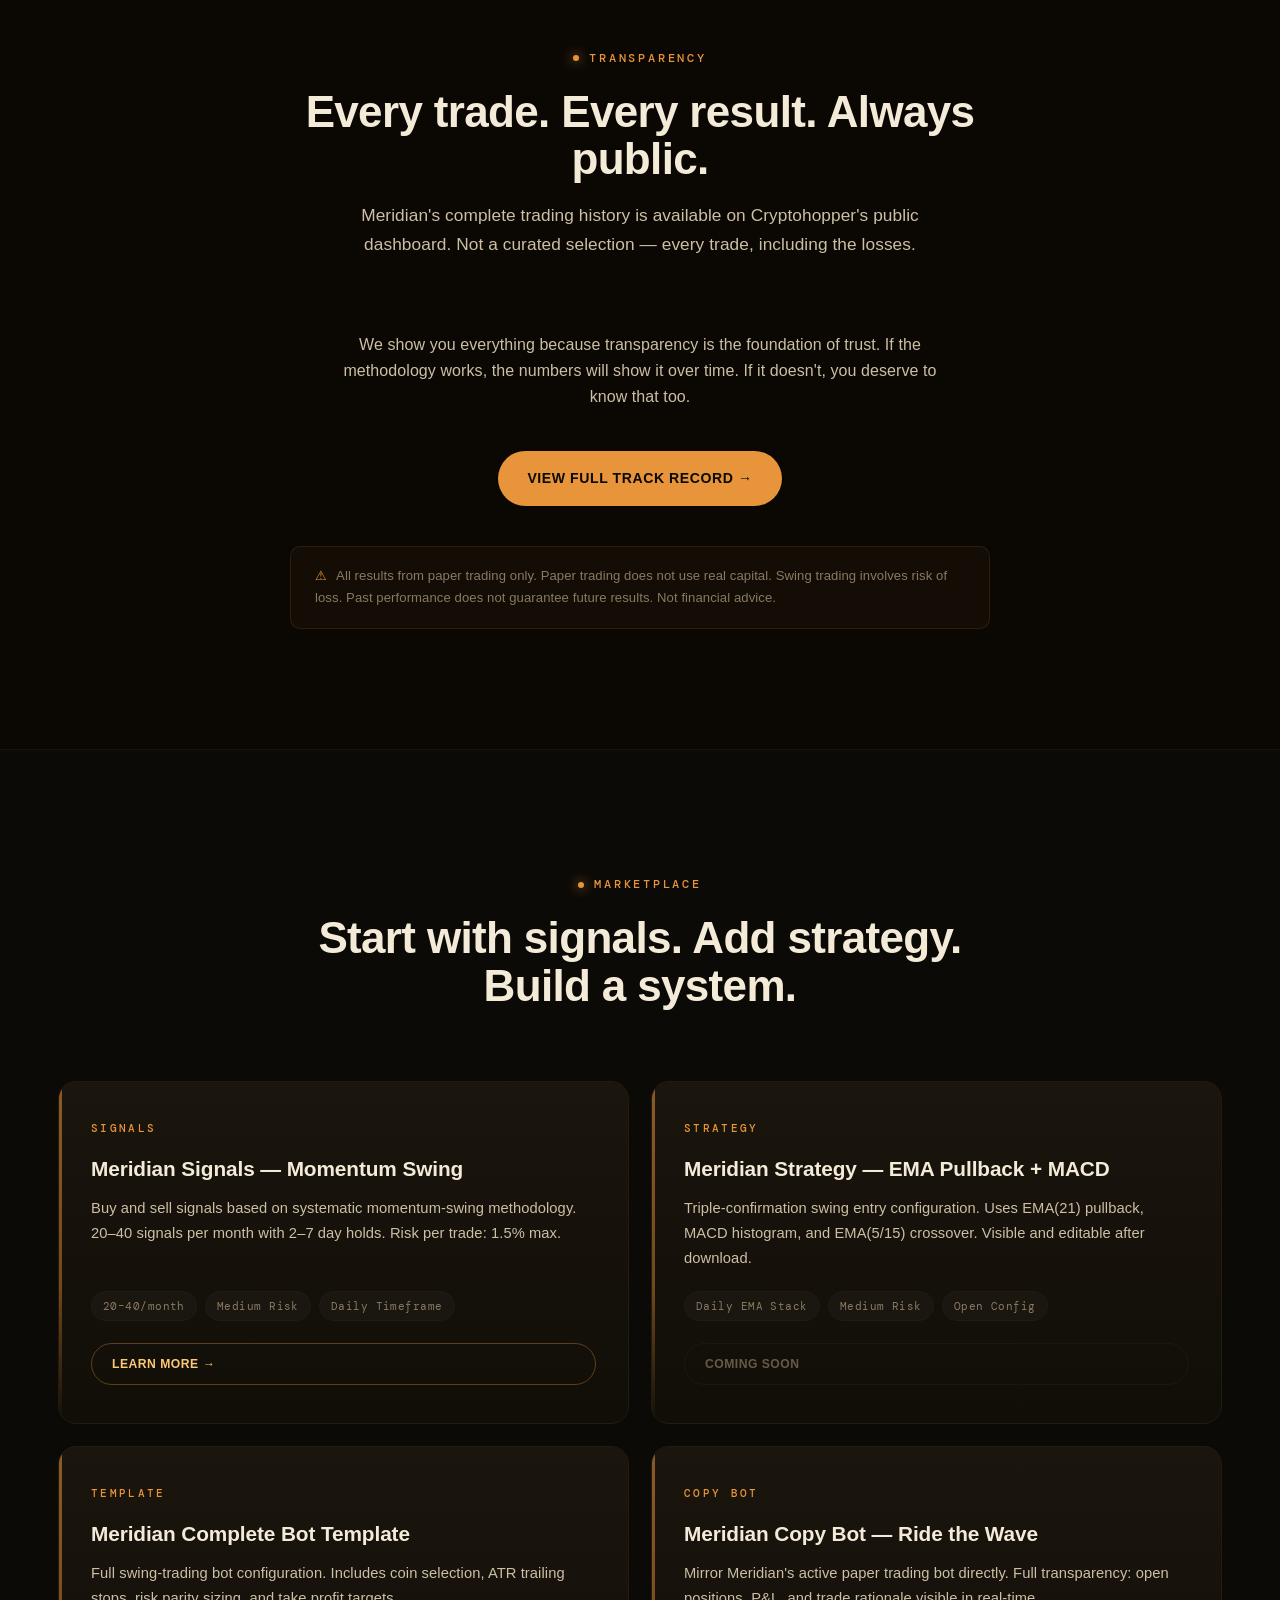
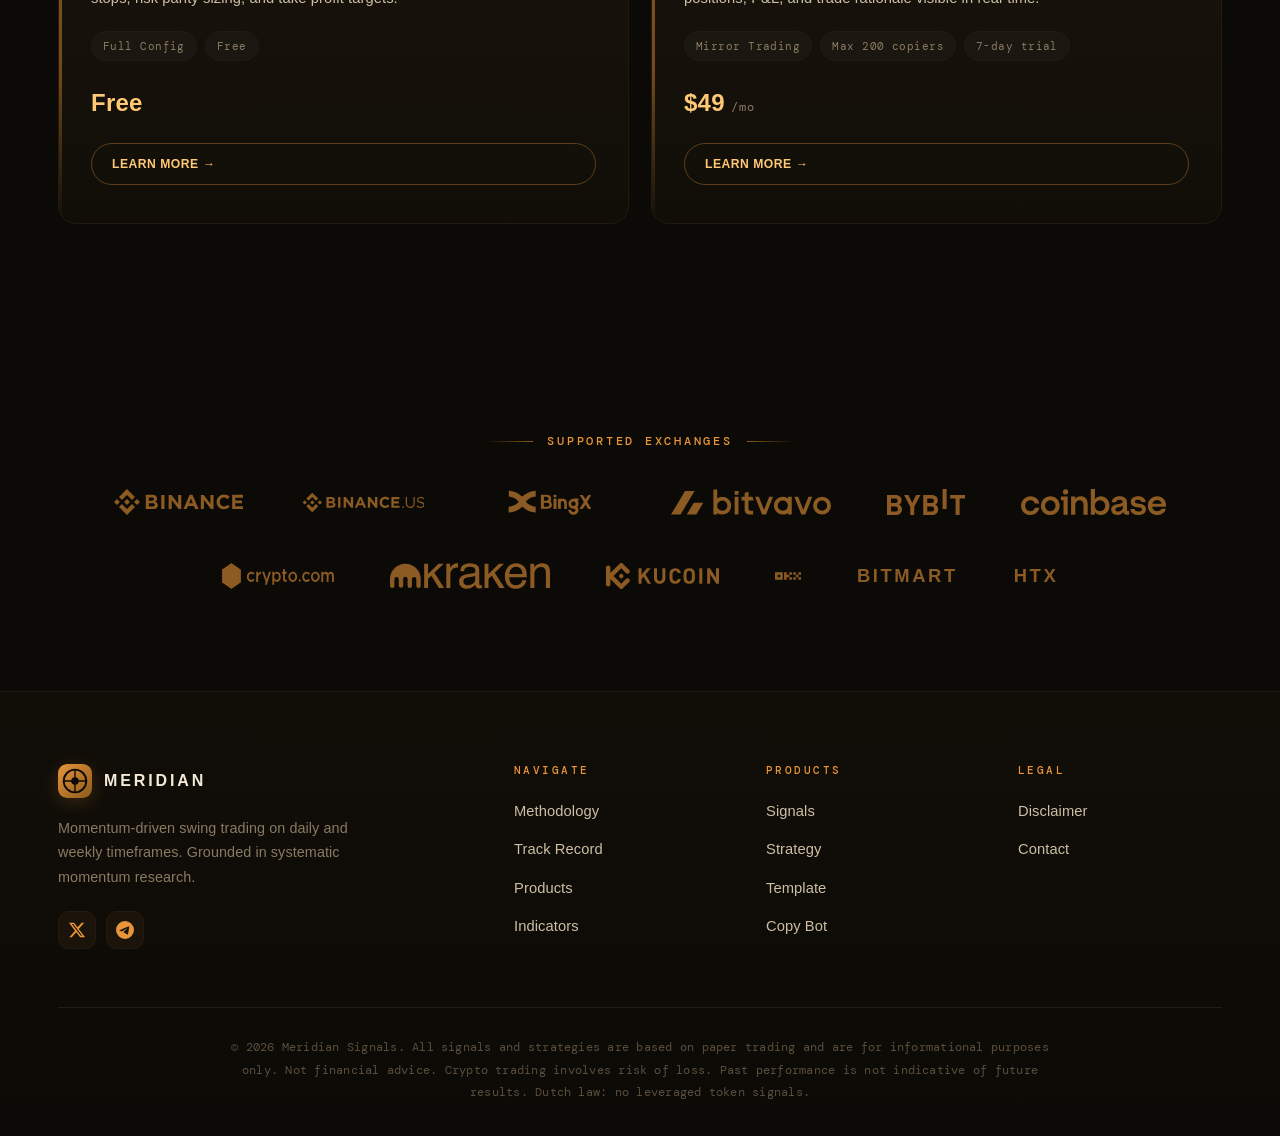
==== commit e66b27ce: "Redesign Meridian site: explorer brand, topographic bg, Satoshi fonts - Swap compass-line logo for o" ====
--- a/index.html
+++ b/index.html
@@ -5,9 +5,14 @@
   <meta name="viewport" content="width=device-width, initial-scale=1.0">
   <title>Meridian — Momentum Swing Trading</title>
   <meta name="description" content="Systematic momentum swing trading on daily crypto timeframes. 20–40 signals per month. Balanced risk. Grounded in research, not gut feeling.">
+  <link rel="icon" type="image/svg+xml" href="images/favicon.svg">
+  <link rel="alternate icon" type="image/png" href="images/favicon.png">
+  <link rel="apple-touch-icon" href="images/favicon.png">
   <link rel="preconnect" href="https://fonts.googleapis.com">
   <link rel="preconnect" href="https://fonts.gstatic.com" crossorigin>
-  <link href="https://fonts.googleapis.com/css2?family=Inter:wght@400;500;600;700;800;900&family=JetBrains+Mono:wght@400;500;700&display=swap" rel="stylesheet">
+  <link rel="preconnect" href="https://api.fontshare.com">
+  <link href="https://api.fontshare.com/v2/css?f[]=satoshi@300,300i,400,400i,500,700,900&display=swap" rel="stylesheet">
+  <link href="https://fonts.googleapis.com/css2?family=DM+Mono:wght@400;500&display=swap" rel="stylesheet">
   <link rel="stylesheet" href="css/style.css">
 </head>
 <body>
@@ -16,11 +21,19 @@
   <nav class="nav">
     <div class="nav__inner">
       <a href="index.html" class="nav__logo">
-        <svg viewBox="0 0 36 36" fill="none" xmlns="http://www.w3.org/2000/svg">
-          <circle cx="18" cy="18" r="16" stroke="#e8943a" stroke-width="2"/>
-          <line x1="18" y1="2" x2="18" y2="34" stroke="#e8943a" stroke-width="1.5"/>
-          <line x1="2" y1="18" x2="34" y2="18" stroke="#e8943a" stroke-width="1.5"/>
-          <circle cx="18" cy="18" r="3" fill="#e8943a"/>
+        <svg class="logo-tile" viewBox="0 0 200 200" fill="none" xmlns="http://www.w3.org/2000/svg" aria-hidden="true">
+          <defs>
+            <linearGradient id="meridianGradNav" x1="0%" y1="0%" x2="100%" y2="100%">
+              <stop offset="0%" stop-color="#e8943a"/>
+              <stop offset="100%" stop-color="#8a5a1a"/>
+            </linearGradient>
+          </defs>
+          <rect width="200" height="200" rx="44" fill="url(#meridianGradNav)"/>
+          <g transform="translate(100,100) scale(5.55) translate(-18,-18)">
+            <circle cx="18" cy="18" r="12" fill="none" stroke="#0c0a06" stroke-width="2"/>
+            <path d="M18 6v24M6 18h24" stroke="#0c0a06" stroke-width="1.5"/>
+            <circle cx="18" cy="18" r="4" fill="#0c0a06"/>
+          </g>
         </svg>
         Meridian
       </a>
@@ -42,21 +55,24 @@
   <section class="hero">
     <div class="container">
       <div class="hero__content">
-        <div class="hero__badge">Systematic Swing Trading</div>
-        <h1>
-          Find the Trend. Wait for the Pullback.<br>
-          <span class="highlight">Ride the Next Leg.</span>
-        </h1>
+        <div class="hero__eyebrow">
+          <span class="eyebrow">The Explorer</span>
+          <span class="dot"></span>
+          <span class="eyebrow eyebrow--plain">Momentum Swing</span>
+          <span class="dot"></span>
+          <span class="eyebrow eyebrow--plain">Moderate Risk</span>
+        </div>
+        <h1 class="hero__wordmark">Meridian</h1>
+        <p class="hero__tagline">Find the trend. Wait for the pullback. Ride the next leg.</p>
         <p class="hero__sub">
-          Meridian runs systematic momentum swing trading on daily crypto timeframes.
-          20–40 signals per month. Balanced risk. Grounded in research, not gut feeling.
+          Systematic momentum swing trading on daily crypto timeframes —
+          20 to 40 signals per month, balanced risk, grounded in research, not gut feeling.
           Verified paper trading track record on Cryptohopper.
         </p>
         <div class="hero__actions">
           <a href="pages/methodology.html" class="btn btn--primary">How Meridian Works &rarr;</a>
-          <a href="pages/products.html" class="btn btn--secondary">View Marketplace Products</a>
-        </div>
-        <p class="hero__disclaimer">All results from paper trading only. Not financial advice.</p>
+          <a href="pages/products.html" class="btn btn--secondary">View Marketplace</a>
+        </div>
       </div>
     </div>
   </section>
@@ -65,7 +81,7 @@
   <section class="section section--dark">
     <div class="container">
       <div class="section-header">
-        <span class="section-header__tag">The Sweet Spot</span>
+        <span class="eyebrow">The Sweet Spot</span>
         <h2>Not too fast. Not too slow. Just right.</h2>
         <p>Swing trading sits between the extremes — and that's exactly where Meridian operates.</p>
       </div>
@@ -105,7 +121,7 @@
   <section class="section">
     <div class="container">
       <div class="section-header">
-        <span class="section-header__tag">The Method</span>
+        <span class="eyebrow">The Method</span>
         <h2>Three signals must align before Meridian acts.</h2>
       </div>
       <div class="steps">
@@ -149,7 +165,7 @@
     <div class="container">
       <div class="track-record">
         <div class="section-header">
-          <span class="section-header__tag">Transparency</span>
+          <span class="eyebrow">Transparency</span>
           <h2>Every trade. Every result. Always public.</h2>
           <p>
             Meridian's complete trading history is available on Cryptohopper's public dashboard.
@@ -178,7 +194,7 @@
   <section class="section">
     <div class="container">
       <div class="section-header">
-        <span class="section-header__tag">Marketplace</span>
+        <span class="eyebrow">Marketplace</span>
         <h2>Start with signals. Add strategy. Build a system.</h2>
       </div>
       <div class="products-grid">
@@ -191,7 +207,7 @@
             <span class="product-card__tag">Medium Risk</span>
             <span class="product-card__tag">Daily Timeframe</span>
           </div>
-          <a href="pages/products.html" class="btn btn--secondary btn--small">Learn More &rarr;</a>
+          <a href="https://www.cryptohopper.com/signaller?signaller_id=743" target="_blank" rel="noopener" class="btn btn--secondary btn--small">Learn More &rarr;</a>
         </div>
         <div class="product-card">
           <span class="product-card__type">Strategy</span>
@@ -202,31 +218,76 @@
             <span class="product-card__tag">Medium Risk</span>
             <span class="product-card__tag">Open Config</span>
           </div>
-          <a href="pages/products.html" class="btn btn--secondary btn--small">Learn More &rarr;</a>
+          <span class="btn btn--secondary btn--small btn--disabled">Coming Soon</span>
         </div>
         <div class="product-card">
           <span class="product-card__type">Template</span>
-          <h3>Meridian Complete Hopper Template</h3>
-          <p>Full swing-trading hopper configuration. Includes coin selection, ATR trailing stops, risk parity sizing, and take profit targets.</p>
+          <h3>Meridian Complete Bot Template</h3>
+          <p>Full swing-trading bot configuration. Includes coin selection, ATR trailing stops, risk parity sizing, and take profit targets.</p>
           <div class="product-card__meta">
             <span class="product-card__tag">Full Config</span>
-            <span class="product-card__tag">One-time</span>
-          </div>
-          <div class="product-card__price">$29 <span>one-time</span></div>
-          <a href="pages/products.html" class="btn btn--secondary btn--small">Learn More &rarr;</a>
+            <span class="product-card__tag">Free</span>
+          </div>
+          <div class="product-card__price">Free</div>
+          <a href="https://www.cryptohopper.com/marketplace/search?q=Meridian&category%5B%5D=templates" target="_blank" rel="noopener" class="btn btn--secondary btn--small">Learn More &rarr;</a>
         </div>
         <div class="product-card">
           <span class="product-card__type">Copy Bot</span>
           <h3>Meridian Copy Bot — Ride the Wave</h3>
-          <p>Mirror Meridian's active paper trading hopper directly. Full transparency: open positions, P&amp;L, and trade rationale visible in real-time.</p>
+          <p>Mirror Meridian's active paper trading bot directly. Full transparency: open positions, P&amp;L, and trade rationale visible in real-time.</p>
           <div class="product-card__meta">
             <span class="product-card__tag">Mirror Trading</span>
             <span class="product-card__tag">Max 200 copiers</span>
             <span class="product-card__tag">7-day trial</span>
           </div>
           <div class="product-card__price">$49<span>/mo</span></div>
-          <a href="pages/products.html" class="btn btn--secondary btn--small">Learn More &rarr;</a>
-        </div>
+          <a href="https://www.cryptohopper.com/marketplace/search?q=Meridian&category%5B%5D=copytrading" target="_blank" rel="noopener" class="btn btn--secondary btn--small">Learn More &rarr;</a>
+        </div>
+      </div>
+    </div>
+  </section>
+
+  <!-- Exchanges -->
+  <section class="exchanges">
+    <div class="container">
+      <span class="exchanges__label">Supported Exchanges</span>
+      <div class="exchanges__grid">
+        <a href="https://www.binance.com/en/register?ref=P6CD65KX" target="_blank" rel="noopener sponsored" title="Binance" class="exchanges__item">
+          <img src="images/exchanges/binance.svg" alt="Binance" loading="lazy">
+        </a>
+        <a href="https://www.binance.us/" target="_blank" rel="noopener" title="Binance US" class="exchanges__item">
+          <img src="images/exchanges/binance-us.svg" alt="Binance US" loading="lazy">
+        </a>
+        <a href="https://bingx.com/invite/AAAR94" target="_blank" rel="noopener sponsored" title="BingX" class="exchanges__item">
+          <img src="images/exchanges/bingx.svg" alt="BingX" loading="lazy">
+        </a>
+        <a href="https://bitvavo.com/en/affiliate/cryptohopper" target="_blank" rel="noopener sponsored" title="Bitvavo" class="exchanges__item">
+          <img src="images/exchanges/bitvavo.svg" alt="Bitvavo" loading="lazy">
+        </a>
+        <div class="exchanges__item" title="Bybit">
+          <img src="images/exchanges/bybit.svg" alt="Bybit" loading="lazy">
+        </div>
+        <a href="https://coinbase-consumer.sjv.io/anKdgR" target="_blank" rel="noopener sponsored" title="Coinbase" class="exchanges__item">
+          <img src="images/exchanges/coinbase.svg" alt="Coinbase" loading="lazy">
+        </a>
+        <a href="https://crypto.com/exch/4pv7m446qs" target="_blank" rel="noopener sponsored" title="Crypto.com" class="exchanges__item">
+          <img src="images/exchanges/crypto.com.svg" alt="Crypto.com" loading="lazy">
+        </a>
+        <a href="https://kraken.pxf.io/LXGyW0" target="_blank" rel="noopener sponsored" title="Kraken" class="exchanges__item">
+          <img src="images/exchanges/kraken.svg" alt="Kraken" loading="lazy">
+        </a>
+        <a href="https://www.kucoin.com/r/af/s7ywae" target="_blank" rel="noopener sponsored" title="KuCoin" class="exchanges__item">
+          <img src="images/exchanges/kucoin.svg" alt="KuCoin" loading="lazy">
+        </a>
+        <a href="https://www.okx.com/join/1850952" target="_blank" rel="noopener sponsored" title="OKX" class="exchanges__item">
+          <img src="images/exchanges/okx.svg" alt="OKX" loading="lazy">
+        </a>
+        <a href="https://www.bitmart.com/register-referral/en?r=VuEYv4" target="_blank" rel="noopener sponsored" title="BitMart" class="exchanges__item">
+          <span class="exchanges__wordmark">BitMart</span>
+        </a>
+        <a href="https://www.htx.co.zw/invite/en-us/1h?invite%5Fcode=9cqt3" target="_blank" rel="noopener sponsored" title="HTX" class="exchanges__item">
+          <span class="exchanges__wordmark">HTX</span>
+        </a>
       </div>
     </div>
   </section>
@@ -237,23 +298,28 @@
       <div class="footer__grid">
         <div class="footer__brand">
           <a href="index.html" class="nav__logo">
-            <svg viewBox="0 0 36 36" fill="none" xmlns="http://www.w3.org/2000/svg" width="36" height="36">
-              <circle cx="18" cy="18" r="16" stroke="#e8943a" stroke-width="2"/>
-              <line x1="18" y1="2" x2="18" y2="34" stroke="#e8943a" stroke-width="1.5"/>
-              <line x1="2" y1="18" x2="34" y2="18" stroke="#e8943a" stroke-width="1.5"/>
-              <circle cx="18" cy="18" r="3" fill="#e8943a"/>
+            <svg class="logo-tile" viewBox="0 0 200 200" fill="none" xmlns="http://www.w3.org/2000/svg" aria-hidden="true">
+              <defs>
+                <linearGradient id="meridianGradFooter" x1="0%" y1="0%" x2="100%" y2="100%">
+                  <stop offset="0%" stop-color="#e8943a"/>
+                  <stop offset="100%" stop-color="#8a5a1a"/>
+                </linearGradient>
+              </defs>
+              <rect width="200" height="200" rx="44" fill="url(#meridianGradFooter)"/>
+              <g transform="translate(100,100) scale(5.55) translate(-18,-18)">
+                <circle cx="18" cy="18" r="12" fill="none" stroke="#0c0a06" stroke-width="2"/>
+                <path d="M18 6v24M6 18h24" stroke="#0c0a06" stroke-width="1.5"/>
+                <circle cx="18" cy="18" r="4" fill="#0c0a06"/>
+              </g>
             </svg>
             Meridian
           </a>
           <p>Momentum-driven swing trading on daily and weekly timeframes. Grounded in systematic momentum research.</p>
           <div class="footer__social">
-            <a href="https://twitter.com/MeridianSwing" aria-label="Twitter" target="_blank" rel="noopener">
+            <a href="https://x.com/MeridianAIBot" aria-label="X" target="_blank" rel="noopener">
               <svg width="18" height="18" viewBox="0 0 24 24" fill="currentColor"><path d="M18.244 2.25h3.308l-7.227 8.26 8.502 11.24H16.17l-5.214-6.817L4.99 21.75H1.68l7.73-8.835L1.254 2.25H8.08l4.713 6.231zm-1.161 17.52h1.833L7.084 4.126H5.117z"/></svg>
             </a>
-            <a href="https://facebook.com/MeridianSwingBot" aria-label="Facebook" target="_blank" rel="noopener">
-              <svg width="18" height="18" viewBox="0 0 24 24" fill="currentColor"><path d="M24 12.073c0-6.627-5.373-12-12-12s-12 5.373-12 12c0 5.99 4.388 10.954 10.125 11.854v-8.385H7.078v-3.47h3.047V9.43c0-3.007 1.792-4.669 4.533-4.669 1.312 0 2.686.235 2.686.235v2.953H15.83c-1.491 0-1.956.925-1.956 1.874v2.25h3.328l-.532 3.47h-2.796v8.385C19.612 23.027 24 18.062 24 12.073z"/></svg>
-            </a>
-            <a href="https://t.me/MeridianSignals" aria-label="Telegram" target="_blank" rel="noopener">
+            <a href="https://t.me/meridiantheexplorer" aria-label="Telegram" target="_blank" rel="noopener">
               <svg width="18" height="18" viewBox="0 0 24 24" fill="currentColor"><path d="M11.944 0A12 12 0 0 0 0 12a12 12 0 0 0 12 12 12 12 0 0 0 12-12A12 12 0 0 0 12 0a12 12 0 0 0-.056 0zm4.962 7.224c.1-.002.321.023.465.14a.506.506 0 0 1 .171.325c.016.093.036.306.02.472-.18 1.898-.962 6.502-1.36 8.627-.168.9-.499 1.201-.82 1.23-.696.065-1.225-.46-1.9-.902-1.056-.693-1.653-1.124-2.678-1.8-1.185-.78-.417-1.21.258-1.91.177-.184 3.247-2.977 3.307-3.23.007-.032.014-.15-.056-.212s-.174-.041-.249-.024c-.106.024-1.793 1.14-5.061 3.345-.479.33-.913.49-1.302.48-.428-.008-1.252-.241-1.865-.44-.752-.245-1.349-.374-1.297-.789.027-.216.325-.437.893-.663 3.498-1.524 5.83-2.529 6.998-3.014 3.332-1.386 4.025-1.627 4.476-1.635z"/></svg>
             </a>
           </div>
--- a/css/style.css
+++ b/css/style.css
@@ -1,9 +1,8 @@
 /* ══════════════════════════════════════════
-   MERIDIAN — Global Styles
-   Tone: Balanced · Pragmatic · Warm · Grounded
+   MERIDIAN — The Explorer
+   Espresso canvas · burnt-orange compass · topographic atlas
    ══════════════════════════════════════════ */
 
-/* --- Reset & Base --- */
 *, *::before, *::after {
   margin: 0;
   padding: 0;
@@ -12,38 +11,87 @@
 
 :root {
   --bg-primary: #0c0a06;
-  --bg-secondary: #1a150c;
-  --bg-card: #1e1810;
-  --bg-card-hover: #2a2118;
+  --bg-secondary: #110e08;
+  --bg-tertiary: #17120b;
+  --bg-card: #1a150d;
+  --bg-card-hi: #221a10;
+
   --orange: #e8943a;
   --orange-light: #ffc875;
-  --orange-muted: #a06828;
-  --orange-dim: #7a5020;
-  --text-primary: #f0e6d6;
-  --text-secondary: #b8a88e;
-  --text-muted: #7a6c58;
-  --green-accent: #4caf50;
-  --red-accent: #e05555;
-  --border: #2a2118;
-  --font-sans: 'Inter', -apple-system, BlinkMacSystemFont, 'Segoe UI', sans-serif;
-  --font-mono: 'JetBrains Mono', 'Fira Code', 'SF Mono', monospace;
-  --max-width: 1200px;
-  --radius: 8px;
-  --radius-lg: 16px;
+  --orange-deep: #c07726;
+  --orange-dim: #8a5a1a;
+  --orange-soft: rgba(232, 148, 58, 0.12);
+  --orange-glow: rgba(232, 148, 58, 0.06);
+
+  --ink: #f4ead8;
+  --ink-soft: #cdbfa5;
+  --ink-mute: #8a7a62;
+  --ink-faint: #5a4e3d;
+
+  --green: #6cb07a;
+  --red: #d16b5e;
+
+  --line: #231b11;
+  --line-soft: #1a140c;
+
+  --font-display: 'Satoshi', 'Helvetica Neue', sans-serif;
+  --font-body: 'Satoshi', -apple-system, BlinkMacSystemFont, sans-serif;
+  --font-mono: 'DM Mono', 'SF Mono', 'JetBrains Mono', monospace;
+
+  --maxw: 1220px;
+  --maxw-narrow: 820px;
+  --r: 10px;
+  --r-lg: 18px;
+  --r-tile: 22px;
 }
 
 html {
   scroll-behavior: smooth;
   font-size: 16px;
+  background: var(--bg-primary);
 }
 
 body {
-  font-family: var(--font-sans);
-  background-color: var(--bg-primary);
-  color: var(--text-primary);
-  line-height: 1.7;
+  font-family: var(--font-body);
+  color: var(--ink);
+  line-height: 1.65;
   -webkit-font-smoothing: antialiased;
   overflow-x: hidden;
+  position: relative;
+  min-height: 100vh;
+  font-weight: 400;
+  letter-spacing: 0.005em;
+}
+
+/* ── Fixed topographic atlas background ── */
+body::before {
+  content: '';
+  position: fixed;
+  inset: 0;
+  background-image: url('../images/topographic.svg');
+  background-size: cover;
+  background-position: center;
+  background-repeat: no-repeat;
+  opacity: 1;
+  pointer-events: none;
+  z-index: 0;
+}
+
+/* vignette to deepen edges */
+body::after {
+  content: '';
+  position: fixed;
+  inset: 0;
+  background:
+    radial-gradient(ellipse at 10% 10%, rgba(232, 148, 58, 0.05), transparent 50%),
+    radial-gradient(ellipse at 90% 100%, rgba(232, 148, 58, 0.04), transparent 55%);
+  pointer-events: none;
+  z-index: 0;
+}
+
+main, nav, footer, section {
+  position: relative;
+  z-index: 1;
 }
 
 a {
@@ -51,68 +99,119 @@
   text-decoration: none;
   transition: color 0.2s ease;
 }
-a:hover {
+a:hover { color: var(--orange-light); }
+
+img { max-width: 100%; height: auto; display: block; }
+
+/* ── Typography primitives ── */
+h1, h2, h3, h4 {
+  line-height: 1.08;
+  letter-spacing: -0.015em;
+  color: var(--ink);
+  font-family: var(--font-display);
+  font-weight: 900;
+}
+
+h1 { font-size: clamp(2.4rem, 5vw, 4rem); }
+h2 { font-size: clamp(1.75rem, 3.6vw, 2.75rem); }
+h3 { font-size: clamp(1.2rem, 2.4vw, 1.6rem); font-weight: 700; letter-spacing: -0.005em; }
+h4 { font-size: 1.05rem; font-weight: 700; letter-spacing: 0; }
+
+p { font-size: 1rem; color: var(--ink-soft); }
+
+.eyebrow {
+  display: inline-flex;
+  align-items: center;
+  gap: 10px;
+  font-family: var(--font-mono);
+  font-size: 0.72rem;
+  font-weight: 500;
+  letter-spacing: 0.24em;
+  text-transform: uppercase;
+  color: var(--orange);
+}
+.eyebrow::before {
+  content: '';
+  width: 6px; height: 6px;
+  border-radius: 50%;
+  background: var(--orange);
+  box-shadow: 0 0 12px var(--orange);
+}
+.eyebrow--plain::before { display: none; }
+
+.tagline {
+  font-family: var(--font-body);
+  font-style: italic;
+  font-weight: 300;
   color: var(--orange-light);
-}
-
-img {
-  max-width: 100%;
-  height: auto;
-}
-
-/* --- Typography --- */
-h1, h2, h3, h4 {
-  font-weight: 800;
-  line-height: 1.2;
-  letter-spacing: -0.02em;
-  color: var(--text-primary);
-}
-
-h1 { font-size: clamp(2rem, 5vw, 3.5rem); }
-h2 { font-size: clamp(1.5rem, 3.5vw, 2.5rem); }
-h3 { font-size: clamp(1.2rem, 2.5vw, 1.75rem); }
-h4 { font-size: 1.125rem; }
-
-.text-orange { color: var(--orange); }
-.text-muted { color: var(--text-secondary); }
-.text-dim { color: var(--text-muted); }
-.font-mono { font-family: var(--font-mono); }
-
-/* --- Layout --- */
+  letter-spacing: 0.01em;
+}
+
+.wordmark {
+  font-family: var(--font-display);
+  font-weight: 900;
+  text-transform: uppercase;
+  letter-spacing: 0.15em;
+  color: var(--orange);
+}
+
+.mono { font-family: var(--font-mono); }
+.muted { color: var(--ink-mute); }
+.soft { color: var(--ink-soft); }
+
+.rule {
+  height: 1px;
+  background: linear-gradient(90deg, transparent, var(--orange-dim) 30%, var(--orange-dim) 70%, transparent);
+  border: 0;
+  width: 72px;
+  margin: 20px auto;
+  opacity: 0.6;
+}
+
+/* ── Layout ── */
 .container {
-  max-width: var(--max-width);
+  max-width: var(--maxw);
   margin: 0 auto;
-  padding: 0 24px;
-}
+  padding: 0 28px;
+}
+.container--narrow { max-width: var(--maxw-narrow); }
 
 .section {
-  padding: 100px 0;
-}
+  padding: 120px 0;
+  position: relative;
+}
+
+.section--tight { padding: 80px 0; }
 
 .section--dark {
-  background-color: var(--bg-secondary);
-}
-
-/* --- Navigation --- */
+  background: rgba(11, 9, 5, 0.55);
+  border-top: 1px solid var(--line-soft);
+  border-bottom: 1px solid var(--line-soft);
+}
+
+.section-divider {
+  height: 1px;
+  background: linear-gradient(90deg, transparent, var(--line), transparent);
+}
+
+/* ── Navigation ── */
 .nav {
   position: fixed;
-  top: 0;
-  left: 0;
-  right: 0;
-  z-index: 1000;
-  background: rgba(12, 10, 6, 0.92);
-  backdrop-filter: blur(20px);
-  border-bottom: 1px solid var(--border);
-  transition: background 0.3s ease;
+  top: 0; left: 0; right: 0;
+  z-index: 100;
+  background: rgba(12, 10, 6, 0.72);
+  backdrop-filter: blur(18px) saturate(140%);
+  -webkit-backdrop-filter: blur(18px) saturate(140%);
+  border-bottom: 1px solid var(--line);
 }
 
 .nav__inner {
   display: flex;
   align-items: center;
   justify-content: space-between;
-  max-width: var(--max-width);
+  max-width: var(--maxw);
   margin: 0 auto;
-  padding: 0 24px;
+  padding: 0 28px;
   height: 72px;
 }
 
@@ -120,167 +219,176 @@
   display: flex;
   align-items: center;
   gap: 12px;
-  font-weight: 800;
-  font-size: 1.25rem;
-  color: var(--orange);
-  letter-spacing: 0.05em;
+  font-family: var(--font-display);
+  font-weight: 900;
+  font-size: 1rem;
+  color: var(--ink);
+  letter-spacing: 0.18em;
   text-transform: uppercase;
 }
-
-.nav__logo svg {
-  width: 36px;
-  height: 36px;
+.nav__logo .logo-tile {
+  width: 34px; height: 34px;
+  border-radius: 9px;
+  display: block;
+  box-shadow: 0 4px 18px rgba(232, 148, 58, 0.2);
 }
 
 .nav__links {
   display: flex;
   align-items: center;
-  gap: 32px;
+  gap: 36px;
   list-style: none;
 }
 
 .nav__links a {
-  color: var(--text-secondary);
-  font-size: 0.9rem;
+  color: var(--ink-soft);
+  font-size: 0.86rem;
   font-weight: 500;
-  letter-spacing: 0.02em;
+  letter-spacing: 0.04em;
   transition: color 0.2s ease;
-}
-
+  position: relative;
+}
 .nav__links a:hover,
 .nav__links a.active {
   color: var(--orange);
 }
+.nav__links a.active::after {
+  content: '';
+  position: absolute;
+  left: 50%; bottom: -6px;
+  transform: translateX(-50%);
+  width: 4px; height: 4px;
+  border-radius: 50%;
+  background: var(--orange);
+}
 
 .nav__cta {
-  background: var(--orange);
+  background: var(--orange) !important;
   color: var(--bg-primary) !important;
-  padding: 10px 24px;
-  border-radius: var(--radius);
+  padding: 10px 20px;
+  border-radius: 999px;
+  font-family: var(--font-body);
   font-weight: 700;
-  font-size: 0.875rem;
-  transition: background 0.2s ease, transform 0.2s ease;
+  font-size: 0.82rem;
+  letter-spacing: 0.04em;
+  text-transform: uppercase;
+  transition: transform 0.2s ease, box-shadow 0.2s ease;
 }
 .nav__cta:hover {
-  background: var(--orange-light);
+  transform: translateY(-1px);
+  box-shadow: 0 10px 28px rgba(232, 148, 58, 0.28);
   color: var(--bg-primary) !important;
-  transform: translateY(-1px);
-}
-
-/* Mobile menu toggle */
+}
+
 .nav__toggle {
   display: none;
-  background: none;
-  border: none;
-  cursor: pointer;
-  padding: 8px;
-}
-
+  background: none; border: none;
+  cursor: pointer; padding: 8px;
+}
 .nav__toggle span {
   display: block;
-  width: 24px;
-  height: 2px;
-  background: var(--text-primary);
-  margin: 6px 0;
-  transition: all 0.3s ease;
-}
-
-/* --- Hero --- */
+  width: 22px; height: 2px;
+  background: var(--ink);
+  margin: 5px 0;
+  transition: transform 0.3s ease, opacity 0.3s ease;
+}
+
+/* ── Hero ── */
 .hero {
   min-height: 100vh;
-  display: flex;
-  align-items: center;
+  padding: 160px 0 100px;
+  display: flex;
+  align-items: center;
+  justify-content: center;
   position: relative;
   overflow: hidden;
-  padding-top: 72px;
-}
-
-.hero::before {
-  content: '';
-  position: absolute;
-  bottom: -200px;
-  left: -200px;
-  width: 600px;
-  height: 600px;
-  background: radial-gradient(circle, rgba(232, 148, 58, 0.08) 0%, transparent 70%);
-  pointer-events: none;
+  text-align: center;
 }
 
 .hero__content {
-  max-width: 740px;
-}
-
-.hero__badge {
-  display: inline-flex;
-  align-items: center;
-  gap: 8px;
-  background: rgba(232, 148, 58, 0.1);
-  border: 1px solid rgba(232, 148, 58, 0.2);
-  padding: 8px 16px;
-  border-radius: 100px;
-  font-size: 0.8rem;
-  font-weight: 600;
-  color: var(--orange);
-  letter-spacing: 0.05em;
+  max-width: 820px;
+  margin: 0 auto;
+}
+
+.hero__eyebrow {
+  margin-bottom: 36px;
+  display: flex;
+  align-items: center;
+  justify-content: center;
+  gap: 14px;
+  flex-wrap: wrap;
+}
+.hero__eyebrow .dot {
+  width: 4px; height: 4px;
+  background: var(--orange-dim);
+  border-radius: 50%;
+}
+
+.hero__wordmark {
+  font-family: var(--font-display);
+  font-weight: 900;
+  font-size: clamp(4rem, 13vw, 9.5rem);
+  line-height: 0.92;
+  letter-spacing: 0.02em;
+  color: var(--orange);
+  margin-bottom: 14px;
   text-transform: uppercase;
-  margin-bottom: 32px;
-}
-
-.hero__badge::before {
-  content: '';
-  width: 8px;
-  height: 8px;
-  background: var(--orange);
-  border-radius: 50%;
-  animation: pulse 2s ease-in-out infinite;
-}
-
-@keyframes pulse {
-  0%, 100% { opacity: 1; }
-  50% { opacity: 0.4; }
-}
-
-.hero h1 {
-  margin-bottom: 24px;
-}
-
-.hero h1 .highlight {
-  color: var(--orange);
+  text-shadow: 0 2px 48px rgba(232, 148, 58, 0.22);
+}
+
+.hero__tagline {
+  font-family: var(--font-body);
+  font-style: italic;
+  font-weight: 300;
+  font-size: clamp(1.35rem, 2.6vw, 2rem);
+  color: var(--orange-light);
+  margin: 0 auto 32px;
+  letter-spacing: 0.005em;
+  line-height: 1.35;
+  max-width: 660px;
 }
 
 .hero__sub {
-  font-size: 1.125rem;
-  color: var(--text-secondary);
+  font-size: 1.06rem;
+  color: var(--ink-soft);
   max-width: 600px;
-  margin-bottom: 40px;
-  line-height: 1.8;
+  margin: 0 auto 44px;
+  line-height: 1.75;
 }
 
 .hero__actions {
   display: flex;
-  gap: 16px;
+  gap: 14px;
   flex-wrap: wrap;
-  margin-bottom: 32px;
+  justify-content: center;
+  margin-bottom: 44px;
 }
 
 .hero__disclaimer {
-  font-size: 0.8rem;
-  color: var(--text-muted);
-  font-family: var(--font-mono);
-}
-
-/* --- Buttons --- */
+  font-family: var(--font-mono);
+  font-size: 0.76rem;
+  color: var(--ink-mute);
+  letter-spacing: 0.04em;
+}
+
+.hero__compass { display: none; }
+
+/* ── Buttons ── */
 .btn {
   display: inline-flex;
   align-items: center;
-  gap: 8px;
-  padding: 14px 28px;
-  border-radius: var(--radius);
+  gap: 10px;
+  padding: 15px 28px;
+  border-radius: 999px;
+  font-family: var(--font-body);
   font-weight: 700;
-  font-size: 0.95rem;
+  font-size: 0.88rem;
+  letter-spacing: 0.04em;
   cursor: pointer;
-  border: none;
-  transition: all 0.2s ease;
+  border: 1px solid transparent;
+  transition: transform 0.2s ease, box-shadow 0.2s ease, background 0.2s ease, border-color 0.2s ease;
+  text-transform: uppercase;
+  white-space: nowrap;
 }
 
 .btn--primary {
@@ -291,400 +399,493 @@
   background: var(--orange-light);
   color: var(--bg-primary);
   transform: translateY(-2px);
-  box-shadow: 0 8px 24px rgba(232, 148, 58, 0.25);
+  box-shadow: 0 14px 34px rgba(232, 148, 58, 0.3);
 }
 
 .btn--secondary {
   background: transparent;
-  color: var(--orange);
-  border: 1px solid var(--orange-muted);
+  color: var(--orange-light);
+  border-color: rgba(232, 148, 58, 0.35);
 }
 .btn--secondary:hover {
-  background: rgba(232, 148, 58, 0.08);
+  background: var(--orange-soft);
   border-color: var(--orange);
   transform: translateY(-2px);
 }
 
-.btn--small {
-  padding: 10px 20px;
-  font-size: 0.85rem;
-}
-
-/* --- Section Headers --- */
+.btn--small { padding: 10px 20px; font-size: 0.76rem; }
+
+.btn--disabled {
+  color: var(--ink-mute);
+  border-color: var(--line);
+  cursor: not-allowed;
+  pointer-events: none;
+  opacity: 0.7;
+}
+
+/* ── Section header ── */
 .section-header {
   text-align: center;
-  max-width: 700px;
-  margin: 0 auto 64px;
-}
-
-.section-header__tag {
-  display: inline-block;
-  font-size: 0.75rem;
-  font-weight: 700;
-  letter-spacing: 0.12em;
-  text-transform: uppercase;
-  color: var(--orange);
-  margin-bottom: 16px;
-  font-family: var(--font-mono);
-}
-
+  max-width: 740px;
+  margin: 0 auto 72px;
+}
+.section-header .eyebrow {
+  margin-bottom: 20px;
+}
 .section-header h2 {
-  margin-bottom: 16px;
-}
-
-.section-header p {
-  color: var(--text-secondary);
-  font-size: 1.05rem;
-}
-
-/* --- Why Swing Trading --- */
+  margin-bottom: 18px;
+}
+.section-header > p {
+  color: var(--ink-soft);
+  font-size: 1.08rem;
+  line-height: 1.7;
+  max-width: 580px;
+  margin: 0 auto;
+}
+
+/* ── "Sweet spot" three-card grid ── */
 .swing-grid {
   display: grid;
   grid-template-columns: repeat(3, 1fr);
-  gap: 32px;
-  margin-top: 48px;
+  gap: 24px;
 }
 
 .swing-card {
-  background: var(--bg-card);
-  border: 1px solid var(--border);
-  border-radius: var(--radius-lg);
-  padding: 40px 32px;
-  transition: all 0.3s ease;
-}
-
+  background: linear-gradient(180deg, var(--bg-card) 0%, var(--bg-secondary) 100%);
+  border: 1px solid var(--line);
+  border-radius: var(--r-lg);
+  padding: 44px 32px 36px;
+  transition: transform 0.3s ease, border-color 0.3s ease, box-shadow 0.3s ease;
+  position: relative;
+  overflow: hidden;
+}
+.swing-card::before {
+  content: '';
+  position: absolute;
+  top: 0; left: 0; right: 0;
+  height: 1px;
+  background: linear-gradient(90deg, transparent, var(--orange-deep), transparent);
+  opacity: 0.3;
+  transition: opacity 0.3s ease;
+}
 .swing-card:hover {
-  border-color: var(--orange-muted);
+  border-color: rgba(232, 148, 58, 0.35);
   transform: translateY(-4px);
-  box-shadow: 0 16px 48px rgba(0, 0, 0, 0.3);
-}
+  box-shadow: 0 22px 54px rgba(0, 0, 0, 0.4);
+}
+.swing-card:hover::before { opacity: 1; }
 
 .swing-card__icon {
-  width: 48px;
-  height: 48px;
-  background: rgba(232, 148, 58, 0.1);
-  border-radius: 12px;
+  width: 52px; height: 52px;
+  background: var(--orange-soft);
+  border: 1px solid rgba(232, 148, 58, 0.2);
+  border-radius: 14px;
   display: flex;
   align-items: center;
   justify-content: center;
-  margin-bottom: 24px;
-  color: var(--orange);
-  font-size: 1.5rem;
+  margin-bottom: 28px;
+  color: var(--orange);
 }
 
 .swing-card h4 {
+  font-family: var(--font-display);
+  font-weight: 700;
+  font-size: 1.35rem;
+  color: var(--ink);
   margin-bottom: 12px;
-  color: var(--orange-light);
-}
-
+  letter-spacing: -0.005em;
+}
 .swing-card p {
-  color: var(--text-secondary);
+  color: var(--ink-soft);
   font-size: 0.95rem;
-}
-
-/* --- Triple Confirmation --- */
+  line-height: 1.7;
+}
+
+/* ── Triple confirmation (steps) ── */
 .steps {
   display: flex;
   flex-direction: column;
   gap: 0;
   position: relative;
-  max-width: 800px;
+  max-width: 820px;
   margin: 0 auto;
 }
-
 .steps::before {
   content: '';
   position: absolute;
   left: 32px;
-  top: 0;
-  bottom: 0;
-  width: 2px;
-  background: linear-gradient(to bottom, var(--orange), var(--orange-muted), transparent);
-}
-
+  top: 40px;
+  bottom: 40px;
+  width: 1px;
+  background: linear-gradient(to bottom,
+    transparent 0%,
+    var(--orange-dim) 10%,
+    var(--orange-dim) 90%,
+    transparent 100%);
+}
 .step {
   display: flex;
   gap: 32px;
-  padding: 40px 0;
-  position: relative;
-}
-
+  padding: 36px 0;
+  position: relative;
+}
 .step__number {
   flex-shrink: 0;
-  width: 64px;
-  height: 64px;
+  width: 64px; height: 64px;
   background: var(--bg-primary);
-  border: 2px solid var(--orange);
+  border: 1.5px solid var(--orange-dim);
   border-radius: 50%;
   display: flex;
   align-items: center;
   justify-content: center;
-  font-weight: 800;
-  font-size: 1.25rem;
+  font-family: var(--font-display);
+  font-weight: 900;
+  font-size: 1.1rem;
   color: var(--orange);
   z-index: 1;
-}
-
+  position: relative;
+}
+.step__number::after {
+  content: '';
+  position: absolute;
+  inset: -6px;
+  border-radius: 50%;
+  border: 1px solid rgba(232, 148, 58, 0.15);
+}
+.step__content {
+  padding-top: 6px;
+  flex: 1;
+}
 .step__content h3 {
-  color: var(--orange);
-  margin-bottom: 8px;
-  font-size: 1.25rem;
-}
-
+  font-family: var(--font-display);
+  font-weight: 700;
+  color: var(--ink);
+  margin-bottom: 10px;
+  font-size: 1.4rem;
+}
 .step__content p {
-  color: var(--text-secondary);
+  color: var(--ink-soft);
   font-size: 1rem;
-}
-
-.step__content .step__detail {
-  margin-top: 12px;
-  font-family: var(--font-mono);
-  font-size: 0.85rem;
-  color: var(--text-muted);
-  padding: 12px 16px;
-  background: rgba(232, 148, 58, 0.05);
-  border-left: 2px solid var(--orange-muted);
-  border-radius: 0 var(--radius) var(--radius) 0;
-}
-
-.step--result {
-  padding-top: 48px;
-}
-
+  line-height: 1.75;
+}
+.step__detail {
+  margin-top: 16px;
+  font-family: var(--font-mono);
+  font-size: 0.82rem;
+  color: var(--ink-mute);
+  padding: 14px 18px;
+  background: rgba(232, 148, 58, 0.04);
+  border-left: 2px solid var(--orange-dim);
+  border-radius: 0 var(--r) var(--r) 0;
+  letter-spacing: 0.02em;
+}
 .step--result .step__number {
-  background: var(--orange);
+  background: linear-gradient(135deg, var(--orange), var(--orange-deep));
   color: var(--bg-primary);
   border-color: var(--orange);
-}
-
-/* --- Track Record --- */
+  box-shadow: 0 0 28px rgba(232, 148, 58, 0.35);
+}
+.step--result .step__content h3 { color: var(--orange-light); }
+
+/* ── Track record ── */
 .track-record {
   text-align: center;
+  max-width: 820px;
+  margin: 0 auto;
 }
 
 .track-record__stats {
   display: grid;
   grid-template-columns: repeat(4, 1fr);
-  gap: 24px;
-  margin: 48px 0;
+  gap: 18px;
+  margin: 48px 0 36px;
 }
 
 .stat-card {
-  background: var(--bg-card);
-  border: 1px solid var(--border);
-  border-radius: var(--radius-lg);
-  padding: 32px 24px;
-}
-
+  background: linear-gradient(180deg, var(--bg-card) 0%, var(--bg-secondary) 100%);
+  border: 1px solid var(--line);
+  border-radius: var(--r-lg);
+  padding: 28px 22px;
+  text-align: center;
+}
 .stat-card__value {
-  font-size: 2rem;
-  font-weight: 800;
-  color: var(--orange);
-  font-family: var(--font-mono);
-}
-
+  font-family: var(--font-display);
+  font-weight: 900;
+  font-size: 1.85rem;
+  color: var(--orange);
+  letter-spacing: 0.01em;
+}
 .stat-card__label {
-  font-size: 0.85rem;
-  color: var(--text-muted);
+  font-family: var(--font-mono);
+  font-size: 0.7rem;
+  color: var(--ink-mute);
   margin-top: 8px;
   text-transform: uppercase;
-  letter-spacing: 0.06em;
+  letter-spacing: 0.14em;
 }
 
 .disclaimer-block {
-  background: rgba(232, 148, 58, 0.06);
-  border: 1px solid rgba(232, 148, 58, 0.15);
-  border-radius: var(--radius);
-  padding: 20px 28px;
-  margin-top: 40px;
+  background: rgba(232, 148, 58, 0.04);
+  border: 1px solid rgba(232, 148, 58, 0.12);
+  border-radius: var(--r);
+  padding: 18px 24px;
+  margin-top: 36px;
   display: inline-block;
   max-width: 700px;
   text-align: left;
 }
-
 .disclaimer-block p {
-  font-size: 0.85rem;
-  color: var(--text-muted);
-  line-height: 1.6;
-}
-
-.disclaimer-block .disclaimer-icon {
+  font-size: 0.82rem;
+  color: var(--ink-mute);
+  line-height: 1.7;
+}
+.disclaimer-icon {
   color: var(--orange);
   margin-right: 6px;
 }
 
-/* --- Products --- */
+/* ── Products grid ── */
 .products-grid {
   display: grid;
   grid-template-columns: repeat(2, 1fr);
-  gap: 24px;
+  gap: 22px;
 }
 
 .product-card {
-  background: var(--bg-card);
-  border: 1px solid var(--border);
-  border-radius: var(--radius-lg);
-  padding: 40px 32px;
-  transition: all 0.3s ease;
+  background: linear-gradient(180deg, var(--bg-card) 0%, var(--bg-secondary) 100%);
+  border: 1px solid var(--line);
+  border-radius: var(--r-lg);
+  padding: 38px 32px;
+  transition: transform 0.3s ease, border-color 0.3s ease, box-shadow 0.3s ease;
   position: relative;
   overflow: hidden;
-}
-
+  display: flex;
+  flex-direction: column;
+}
+.product-card::before {
+  content: '';
+  position: absolute;
+  top: 0; left: 0;
+  width: 3px; height: 100%;
+  background: linear-gradient(180deg, var(--orange), var(--orange-deep) 60%, transparent);
+  opacity: 0.55;
+  transition: opacity 0.3s ease;
+}
 .product-card:hover {
-  border-color: var(--orange-muted);
+  border-color: rgba(232, 148, 58, 0.3);
   transform: translateY(-4px);
-  box-shadow: 0 16px 48px rgba(0, 0, 0, 0.3);
-}
+  box-shadow: 0 22px 54px rgba(0, 0, 0, 0.4);
+}
+.product-card:hover::before { opacity: 1; }
 
 .product-card__type {
   font-family: var(--font-mono);
+  font-size: 0.66rem;
+  font-weight: 500;
+  letter-spacing: 0.22em;
+  text-transform: uppercase;
+  color: var(--orange);
+  margin-bottom: 18px;
+}
+.product-card h3 {
+  font-family: var(--font-display);
+  font-weight: 700;
+  margin-bottom: 14px;
+  font-size: 1.3rem;
+  color: var(--ink);
+  letter-spacing: -0.005em;
+  line-height: 1.25;
+}
+.product-card p {
+  color: var(--ink-soft);
+  font-size: 0.92rem;
+  margin-bottom: 20px;
+  line-height: 1.7;
+  flex: 1;
+}
+.product-card__meta {
+  display: flex;
+  flex-wrap: wrap;
+  gap: 8px;
+  margin-bottom: 22px;
+}
+.product-card__tag {
+  font-family: var(--font-mono);
   font-size: 0.7rem;
-  font-weight: 700;
-  letter-spacing: 0.12em;
+  color: var(--ink-mute);
+  background: rgba(255, 255, 255, 0.025);
+  padding: 5px 11px;
+  border-radius: 999px;
+  border: 1px solid var(--line);
+  letter-spacing: 0.04em;
+}
+.product-card__price {
+  font-family: var(--font-display);
+  font-weight: 900;
+  font-size: 1.5rem;
+  color: var(--orange-light);
+  margin-bottom: 20px;
+  letter-spacing: 0.01em;
+}
+.product-card__price span {
+  font-family: var(--font-mono);
+  font-size: 0.78rem;
+  color: var(--ink-mute);
+  font-weight: 400;
+  margin-left: 6px;
+  letter-spacing: 0.08em;
+}
+
+/* ── Exchanges strip ── */
+.exchanges {
+  padding: 80px 0 100px;
+  text-align: center;
+}
+.exchanges__label {
+  font-family: var(--font-mono);
+  font-size: 0.72rem;
+  font-weight: 500;
+  letter-spacing: 0.24em;
   text-transform: uppercase;
   color: var(--orange);
-  background: rgba(232, 148, 58, 0.1);
-  padding: 4px 12px;
-  border-radius: 100px;
-  display: inline-block;
-  margin-bottom: 16px;
-}
-
-.product-card h3 {
-  margin-bottom: 16px;
-  font-size: 1.25rem;
-}
-
-.product-card p {
-  color: var(--text-secondary);
-  font-size: 0.9rem;
-  margin-bottom: 24px;
-  line-height: 1.7;
-}
-
-.product-card__meta {
+  margin-bottom: 36px;
+  display: inline-flex;
+  align-items: center;
+  gap: 14px;
+}
+.exchanges__label::before,
+.exchanges__label::after {
+  content: '';
+  height: 1px;
+  width: 48px;
+  background: linear-gradient(90deg, transparent, var(--orange-dim));
+}
+.exchanges__label::after {
+  background: linear-gradient(90deg, var(--orange-dim), transparent);
+}
+.exchanges__grid {
   display: flex;
   flex-wrap: wrap;
-  gap: 12px;
-  margin-bottom: 24px;
-}
-
-.product-card__tag {
-  font-family: var(--font-mono);
-  font-size: 0.75rem;
-  color: var(--text-muted);
-  background: rgba(255, 255, 255, 0.04);
-  padding: 4px 10px;
-  border-radius: 4px;
-  border: 1px solid var(--border);
-}
-
-.product-card__price {
-  font-size: 1.5rem;
-  font-weight: 800;
-  color: var(--orange);
-  margin-bottom: 20px;
-}
-
-.product-card__price span {
-  font-size: 0.85rem;
-  font-weight: 400;
-  color: var(--text-muted);
-}
-
-/* --- Footer --- */
+  align-items: center;
+  justify-content: center;
+  gap: 44px 56px;
+  max-width: 1060px;
+  margin: 0 auto;
+}
+.exchanges__item {
+  display: inline-flex;
+  align-items: center;
+  justify-content: center;
+  height: 30px;
+  opacity: 0.58;
+  transition: opacity 0.25s ease, transform 0.25s ease;
+  color: var(--orange);
+}
+.exchanges__item:hover {
+  opacity: 1;
+  transform: translateY(-2px);
+}
+.exchanges__item img {
+  height: 26px;
+  width: auto;
+  max-width: 160px;
+  display: block;
+}
+.exchanges__wordmark {
+  font-family: var(--font-display);
+  font-weight: 900;
+  font-size: 1.15rem;
+  letter-spacing: 0.14em;
+  color: var(--orange);
+  text-transform: uppercase;
+  line-height: 1;
+}
+
+@media (max-width: 768px) {
+  .exchanges { padding: 56px 0 72px; }
+  .exchanges__grid { gap: 28px 40px; }
+  .exchanges__item { height: 24px; }
+  .exchanges__item img { height: 22px; }
+}
+
+/* ── Footer ── */
 .footer {
-  background: var(--bg-secondary);
-  border-top: 1px solid var(--border);
-  padding: 64px 0 32px;
-}
-
+  background: linear-gradient(180deg, var(--bg-secondary) 0%, var(--bg-primary) 100%);
+  border-top: 1px solid var(--line);
+  padding: 72px 0 32px;
+}
 .footer__grid {
   display: grid;
   grid-template-columns: 2fr 1fr 1fr 1fr;
   gap: 48px;
-  margin-bottom: 48px;
-}
-
-.footer__brand {
-  max-width: 300px;
-}
-
+  margin-bottom: 56px;
+}
+.footer__brand { max-width: 320px; }
 .footer__brand p {
-  color: var(--text-muted);
+  color: var(--ink-mute);
   font-size: 0.9rem;
-  margin-top: 16px;
-  line-height: 1.6;
-}
-
+  margin-top: 18px;
+  line-height: 1.7;
+}
 .footer__col h4 {
-  font-size: 0.8rem;
-  letter-spacing: 0.1em;
+  font-family: var(--font-mono);
+  font-size: 0.7rem;
+  letter-spacing: 0.22em;
   text-transform: uppercase;
-  color: var(--text-muted);
-  margin-bottom: 20px;
-}
-
-.footer__col ul {
-  list-style: none;
-}
-
-.footer__col ul li {
-  margin-bottom: 12px;
-}
-
+  color: var(--orange);
+  margin-bottom: 22px;
+  font-weight: 500;
+}
+.footer__col ul { list-style: none; }
+.footer__col ul li { margin-bottom: 12px; }
 .footer__col ul a {
-  color: var(--text-secondary);
-  font-size: 0.9rem;
-}
-
-.footer__col ul a:hover {
-  color: var(--orange);
-}
+  color: var(--ink-soft);
+  font-size: 0.92rem;
+}
+.footer__col ul a:hover { color: var(--orange); }
 
 .footer__social {
   display: flex;
-  gap: 16px;
-  margin-top: 20px;
-}
-
+  gap: 10px;
+  margin-top: 22px;
+}
 .footer__social a {
-  width: 40px;
-  height: 40px;
-  border-radius: 8px;
-  background: rgba(232, 148, 58, 0.08);
+  width: 38px; height: 38px;
+  border-radius: 10px;
+  background: rgba(232, 148, 58, 0.06);
+  border: 1px solid var(--line);
   display: flex;
   align-items: center;
   justify-content: center;
   color: var(--orange);
-  transition: all 0.2s ease;
-}
-
+  transition: transform 0.2s ease, background 0.2s ease;
+}
 .footer__social a:hover {
-  background: rgba(232, 148, 58, 0.15);
+  background: rgba(232, 148, 58, 0.14);
   transform: translateY(-2px);
 }
 
 .footer__bottom {
-  border-top: 1px solid var(--border);
-  padding-top: 24px;
+  border-top: 1px solid var(--line);
+  padding-top: 28px;
   text-align: center;
 }
-
 .footer__legal {
-  font-size: 0.8rem;
-  color: var(--text-muted);
-  line-height: 1.8;
-  max-width: 800px;
+  font-family: var(--font-mono);
+  font-size: 0.74rem;
+  color: var(--ink-faint);
+  line-height: 1.9;
+  max-width: 860px;
   margin: 0 auto;
-}
-
-/* --- Disclaimer Modal --- */
+  letter-spacing: 0.02em;
+}
+
+/* ── Modal + cookie banner ── */
 .modal-overlay {
   position: fixed;
   inset: 0;
-  background: rgba(0, 0, 0, 0.8);
-  backdrop-filter: blur(8px);
+  background: rgba(8, 6, 4, 0.85);
+  backdrop-filter: blur(10px);
   z-index: 9999;
   display: flex;
   align-items: center;
@@ -692,345 +893,302 @@
   padding: 24px;
   opacity: 0;
   visibility: hidden;
-  transition: all 0.3s ease;
-}
-
-.modal-overlay.active {
-  opacity: 1;
-  visibility: visible;
-}
+  transition: opacity 0.3s ease, visibility 0.3s ease;
+}
+.modal-overlay.active { opacity: 1; visibility: visible; }
 
 .modal {
-  background: var(--bg-secondary);
-  border: 1px solid var(--border);
-  border-radius: var(--radius-lg);
-  padding: 48px 40px;
+  background: linear-gradient(180deg, var(--bg-card) 0%, var(--bg-secondary) 100%);
+  border: 1px solid var(--line);
+  border-radius: var(--r-lg);
+  padding: 52px 44px 44px;
   max-width: 560px;
   width: 100%;
   text-align: center;
   transform: translateY(20px);
   transition: transform 0.3s ease;
-}
-
-.modal-overlay.active .modal {
-  transform: translateY(0);
-}
+  position: relative;
+  overflow: hidden;
+}
+.modal::before {
+  content: '';
+  position: absolute; top: 0; left: 0; right: 0;
+  height: 1px;
+  background: linear-gradient(90deg, transparent, var(--orange), transparent);
+  opacity: 0.6;
+}
+.modal-overlay.active .modal { transform: translateY(0); }
 
 .modal__icon {
-  font-size: 2.5rem;
-  margin-bottom: 24px;
-}
-
+  font-size: 2.2rem;
+  margin-bottom: 18px;
+  color: var(--orange);
+}
 .modal h2 {
-  font-size: 1.5rem;
+  font-size: 1.55rem;
   margin-bottom: 20px;
 }
-
 .modal p {
-  color: var(--text-secondary);
+  color: var(--ink-soft);
   font-size: 0.95rem;
-  line-height: 1.7;
+  line-height: 1.75;
   margin-bottom: 32px;
-}
-
+  text-align: left;
+}
 .modal .btn {
   width: 100%;
   justify-content: center;
 }
 
-/* --- Cookie Banner --- */
 .cookie-banner {
   position: fixed;
-  bottom: 0;
-  left: 0;
-  right: 0;
-  background: var(--bg-secondary);
-  border-top: 1px solid var(--border);
-  padding: 16px 24px;
+  bottom: 20px; left: 20px; right: 20px;
+  max-width: 640px;
+  margin: 0 auto;
+  background: rgba(26, 21, 13, 0.95);
+  backdrop-filter: blur(16px);
+  border: 1px solid var(--line);
+  border-radius: var(--r-lg);
+  padding: 18px 24px;
   z-index: 9998;
   display: none;
   align-items: center;
-  justify-content: center;
-  gap: 24px;
+  gap: 20px;
   flex-wrap: wrap;
-}
-
-.cookie-banner.active {
-  display: flex;
-}
-
+  box-shadow: 0 20px 50px rgba(0, 0, 0, 0.5);
+}
+.cookie-banner.active { display: flex; }
 .cookie-banner p {
-  color: var(--text-secondary);
+  color: var(--ink-soft);
   font-size: 0.85rem;
-}
-
-.cookie-banner__actions {
-  display: flex;
-  gap: 12px;
-}
-
-.cookie-banner .btn--small {
-  padding: 8px 16px;
-  font-size: 0.8rem;
-}
-
-/* --- Page Header --- */
+  flex: 1; min-width: 200px;
+}
+.cookie-banner__actions { display: flex; gap: 10px; }
+.cookie-banner .btn--small { padding: 9px 16px; }
+
+/* ── Page header (subpages) ── */
 .page-header {
-  padding: 140px 0 60px;
-  background: var(--bg-secondary);
-  border-bottom: 1px solid var(--border);
-}
-
+  padding: 180px 0 80px;
+  border-bottom: 1px solid var(--line);
+  position: relative;
+}
+.page-header .eyebrow { margin-bottom: 20px; }
 .page-header h1 {
+  font-family: var(--font-display);
+  font-weight: 700;
   margin-bottom: 16px;
-}
-
+  letter-spacing: -0.015em;
+}
 .page-header p {
-  color: var(--text-secondary);
+  color: var(--ink-soft);
   font-size: 1.1rem;
-  max-width: 600px;
-}
-
-/* --- Content Blocks --- */
-.content-block {
-  max-width: 800px;
-  margin: 0 auto;
-}
-
+  max-width: 620px;
+  line-height: 1.65;
+}
+
+/* ── Content blocks (subpages) ── */
+.content-block { max-width: var(--maxw-narrow); margin: 0 auto; }
 .content-block h2 {
-  margin-bottom: 16px;
-  padding-top: 24px;
-}
-
+  margin-bottom: 18px;
+  margin-top: 48px;
+  font-family: var(--font-display);
+  font-weight: 700;
+}
+.content-block h2:first-child { margin-top: 0; }
 .content-block h3 {
-  margin-bottom: 12px;
-  color: var(--orange);
-  padding-top: 16px;
-}
-
+  margin-bottom: 14px;
+  color: var(--orange-light);
+  margin-top: 28px;
+  font-family: var(--font-display);
+  font-weight: 700;
+}
 .content-block p {
-  color: var(--text-secondary);
+  color: var(--ink-soft);
   margin-bottom: 20px;
   font-size: 1rem;
-}
-
+  line-height: 1.8;
+}
 .content-block ul {
-  color: var(--text-secondary);
-  padding-left: 20px;
-  margin-bottom: 20px;
-}
-
+  color: var(--ink-soft);
+  padding-left: 22px;
+  margin-bottom: 22px;
+}
 .content-block ul li {
-  margin-bottom: 8px;
-}
-
-/* --- Indicator Card --- */
+  margin-bottom: 10px;
+  line-height: 1.7;
+}
+
+/* ── Indicator cards ── */
 .indicator-card {
-  background: var(--bg-card);
-  border: 1px solid var(--border);
-  border-radius: var(--radius-lg);
-  padding: 48px 40px;
-  margin-bottom: 32px;
-}
-
+  background: linear-gradient(180deg, var(--bg-card) 0%, var(--bg-secondary) 100%);
+  border: 1px solid var(--line);
+  border-radius: var(--r-lg);
+  padding: 44px 40px;
+  margin-bottom: 24px;
+  position: relative;
+  overflow: hidden;
+}
+.indicator-card::before {
+  content: '';
+  position: absolute; top: 0; left: 0;
+  width: 3px; height: 100%;
+  background: linear-gradient(180deg, var(--orange), transparent);
+  opacity: 0.55;
+}
 .indicator-card h3 {
-  color: var(--orange);
+  color: var(--ink);
   margin-bottom: 16px;
-  padding-top: 0;
-}
-
+  margin-top: 0;
+  font-family: var(--font-display);
+  font-weight: 700;
+  font-size: 1.45rem;
+}
 .indicator-card p {
-  color: var(--text-secondary);
+  color: var(--ink-soft);
   margin-bottom: 16px;
   line-height: 1.8;
 }
-
 .indicator-card .note {
-  background: rgba(232, 148, 58, 0.06);
-  border-left: 3px solid var(--orange-muted);
+  background: rgba(232, 148, 58, 0.05);
+  border-left: 3px solid var(--orange-dim);
   padding: 16px 20px;
-  border-radius: 0 var(--radius) var(--radius) 0;
+  border-radius: 0 var(--r) var(--r) 0;
   font-size: 0.9rem;
-  color: var(--text-muted);
-  margin-top: 20px;
-}
-
-/* --- Disclaimer Page --- */
-.disclaimer-content {
-  max-width: 800px;
-  margin: 0 auto;
-}
-
+  color: var(--ink-mute);
+  margin-top: 22px;
+  font-family: var(--font-mono);
+  letter-spacing: 0.01em;
+}
+
+/* ── Disclaimer page ── */
+.disclaimer-content { max-width: var(--maxw-narrow); margin: 0 auto; }
 .disclaimer-content h2 {
-  font-size: 1.5rem;
+  font-size: 1.45rem;
   margin-bottom: 16px;
-  margin-top: 40px;
-  color: var(--orange);
-}
-
-.disclaimer-content h2:first-child {
-  margin-top: 0;
-}
-
+  margin-top: 44px;
+  color: var(--orange-light);
+  font-family: var(--font-display);
+  font-weight: 700;
+}
+.disclaimer-content h2:first-child { margin-top: 0; }
 .disclaimer-content p {
-  color: var(--text-secondary);
+  color: var(--ink-soft);
   margin-bottom: 16px;
-  line-height: 1.8;
-}
-
+  line-height: 1.85;
+}
 .disclaimer-content .contact-box {
-  background: var(--bg-card);
-  border: 1px solid var(--border);
-  border-radius: var(--radius);
-  padding: 24px;
-  margin-top: 32px;
-}
-
-/* --- Track Record Table --- */
+  background: linear-gradient(180deg, var(--bg-card) 0%, var(--bg-secondary) 100%);
+  border: 1px solid var(--line);
+  border-radius: var(--r-lg);
+  padding: 28px;
+  margin-top: 36px;
+}
+
+/* ── Trade table ── */
 .trade-table-wrapper {
   overflow-x: auto;
   margin: 32px 0;
-}
-
+  border: 1px solid var(--line);
+  border-radius: var(--r-lg);
+  background: var(--bg-card);
+}
 .trade-table {
   width: 100%;
   border-collapse: collapse;
-  font-size: 0.9rem;
-}
-
+  font-size: 0.88rem;
+}
 .trade-table th {
   text-align: left;
-  padding: 12px 16px;
-  border-bottom: 2px solid var(--border);
-  color: var(--text-muted);
-  font-size: 0.75rem;
+  padding: 14px 18px;
+  background: var(--bg-secondary);
+  border-bottom: 1px solid var(--line);
+  color: var(--orange);
+  font-family: var(--font-mono);
+  font-size: 0.7rem;
   text-transform: uppercase;
-  letter-spacing: 0.08em;
-  font-weight: 700;
-}
-
+  letter-spacing: 0.18em;
+  font-weight: 500;
+}
 .trade-table td {
-  padding: 12px 16px;
-  border-bottom: 1px solid var(--border);
-  color: var(--text-secondary);
+  padding: 14px 18px;
+  border-bottom: 1px solid var(--line-soft);
+  color: var(--ink-soft);
   font-family: var(--font-mono);
   font-size: 0.85rem;
 }
-
-.trade-table tr:hover td {
-  background: rgba(232, 148, 58, 0.03);
-}
-
-.trade-positive { color: var(--green-accent) !important; }
-.trade-negative { color: var(--red-accent) !important; }
-
-/* --- Responsive --- */
+.trade-table tr:last-child td { border-bottom: 0; }
+.trade-table tr:hover td { background: rgba(232, 148, 58, 0.03); }
+.trade-positive { color: var(--green) !important; }
+.trade-negative { color: var(--red) !important; }
+
+/* ── Utility: fade-in on scroll ── */
+.fade-in {
+  opacity: 0;
+  transform: translateY(16px);
+  transition: opacity 0.7s ease, transform 0.7s ease;
+}
+.fade-in.visible {
+  opacity: 1;
+  transform: translateY(0);
+}
+
+/* ── Selection ── */
+::selection {
+  background: var(--orange);
+  color: var(--bg-primary);
+}
+
+/* ── Responsive ── */
 @media (max-width: 1024px) {
-  .footer__grid {
-    grid-template-columns: 1fr 1fr;
-    gap: 32px;
-  }
-
-  .products-grid {
-    grid-template-columns: 1fr;
-  }
-
-  .track-record__stats {
-    grid-template-columns: repeat(2, 1fr);
-  }
+  .footer__grid { grid-template-columns: 1fr 1fr; gap: 40px; }
+  .products-grid { grid-template-columns: 1fr; }
+  .track-record__stats { grid-template-columns: repeat(2, 1fr); }
+  .swing-grid { grid-template-columns: 1fr; }
+  .section { padding: 88px 0; }
 }
 
 @media (max-width: 768px) {
   .nav__links {
     position: fixed;
-    top: 72px;
-    left: 0;
-    right: 0;
+    top: 72px; left: 0; right: 0;
     background: rgba(12, 10, 6, 0.98);
-    backdrop-filter: blur(20px);
+    backdrop-filter: blur(22px);
     flex-direction: column;
-    padding: 32px 24px;
+    padding: 36px 28px;
     gap: 24px;
-    border-bottom: 1px solid var(--border);
-    transform: translateY(-100%);
+    border-bottom: 1px solid var(--line);
+    transform: translateY(-110%);
     opacity: 0;
-    transition: all 0.3s ease;
+    transition: transform 0.3s ease, opacity 0.3s ease;
     pointer-events: none;
   }
-
   .nav__links.open {
     transform: translateY(0);
     opacity: 1;
     pointer-events: all;
   }
-
-  .nav__toggle {
-    display: block;
-  }
-
-  .nav__toggle.active span:nth-child(1) {
-    transform: rotate(45deg) translate(6px, 6px);
-  }
-  .nav__toggle.active span:nth-child(2) {
-    opacity: 0;
-  }
-  .nav__toggle.active span:nth-child(3) {
-    transform: rotate(-45deg) translate(6px, -6px);
-  }
-
-  .section {
-    padding: 64px 0;
-  }
-
-  .hero {
-    min-height: auto;
-    padding-top: 120px;
-    padding-bottom: 64px;
-  }
-
-  .swing-grid {
-    grid-template-columns: 1fr;
-  }
-
-  .steps::before {
-    left: 20px;
-  }
-
-  .step__number {
-    width: 40px;
-    height: 40px;
-    font-size: 1rem;
-  }
-
-  .step {
-    gap: 20px;
-    padding: 24px 0;
-  }
-
-  .footer__grid {
-    grid-template-columns: 1fr;
-    gap: 32px;
-  }
-
-  .hero__actions {
-    flex-direction: column;
-  }
-
-  .hero__actions .btn {
-    justify-content: center;
-  }
-
-  .track-record__stats {
-    grid-template-columns: 1fr 1fr;
-  }
-
-  .modal {
-    padding: 32px 24px;
-  }
+  .nav__toggle { display: block; }
+  .nav__toggle.active span:nth-child(1) { transform: rotate(45deg) translate(5px, 6px); }
+  .nav__toggle.active span:nth-child(2) { opacity: 0; }
+  .nav__toggle.active span:nth-child(3) { transform: rotate(-45deg) translate(5px, -6px); }
+
+  .hero { min-height: auto; padding-top: 130px; padding-bottom: 72px; }
+  .hero__actions { flex-direction: column; align-items: stretch; }
+  .hero__actions .btn { justify-content: center; }
+
+  .steps::before { left: 22px; }
+  .step__number { width: 44px; height: 44px; font-size: 0.95rem; }
+  .step__number::after { inset: -4px; }
+  .step { gap: 22px; padding: 28px 0; }
+
+  .footer__grid { grid-template-columns: 1fr; gap: 40px; }
+  .track-record__stats { grid-template-columns: 1fr 1fr; }
+
+  .modal { padding: 36px 26px; }
+  .page-header { padding: 130px 0 60px; }
 }
 
 @media (max-width: 480px) {
-  .track-record__stats {
-    grid-template-columns: 1fr;
-  }
-}
+  .track-record__stats { grid-template-columns: 1fr; }
+  .hero__wordmark { letter-spacing: 0; }
+}
